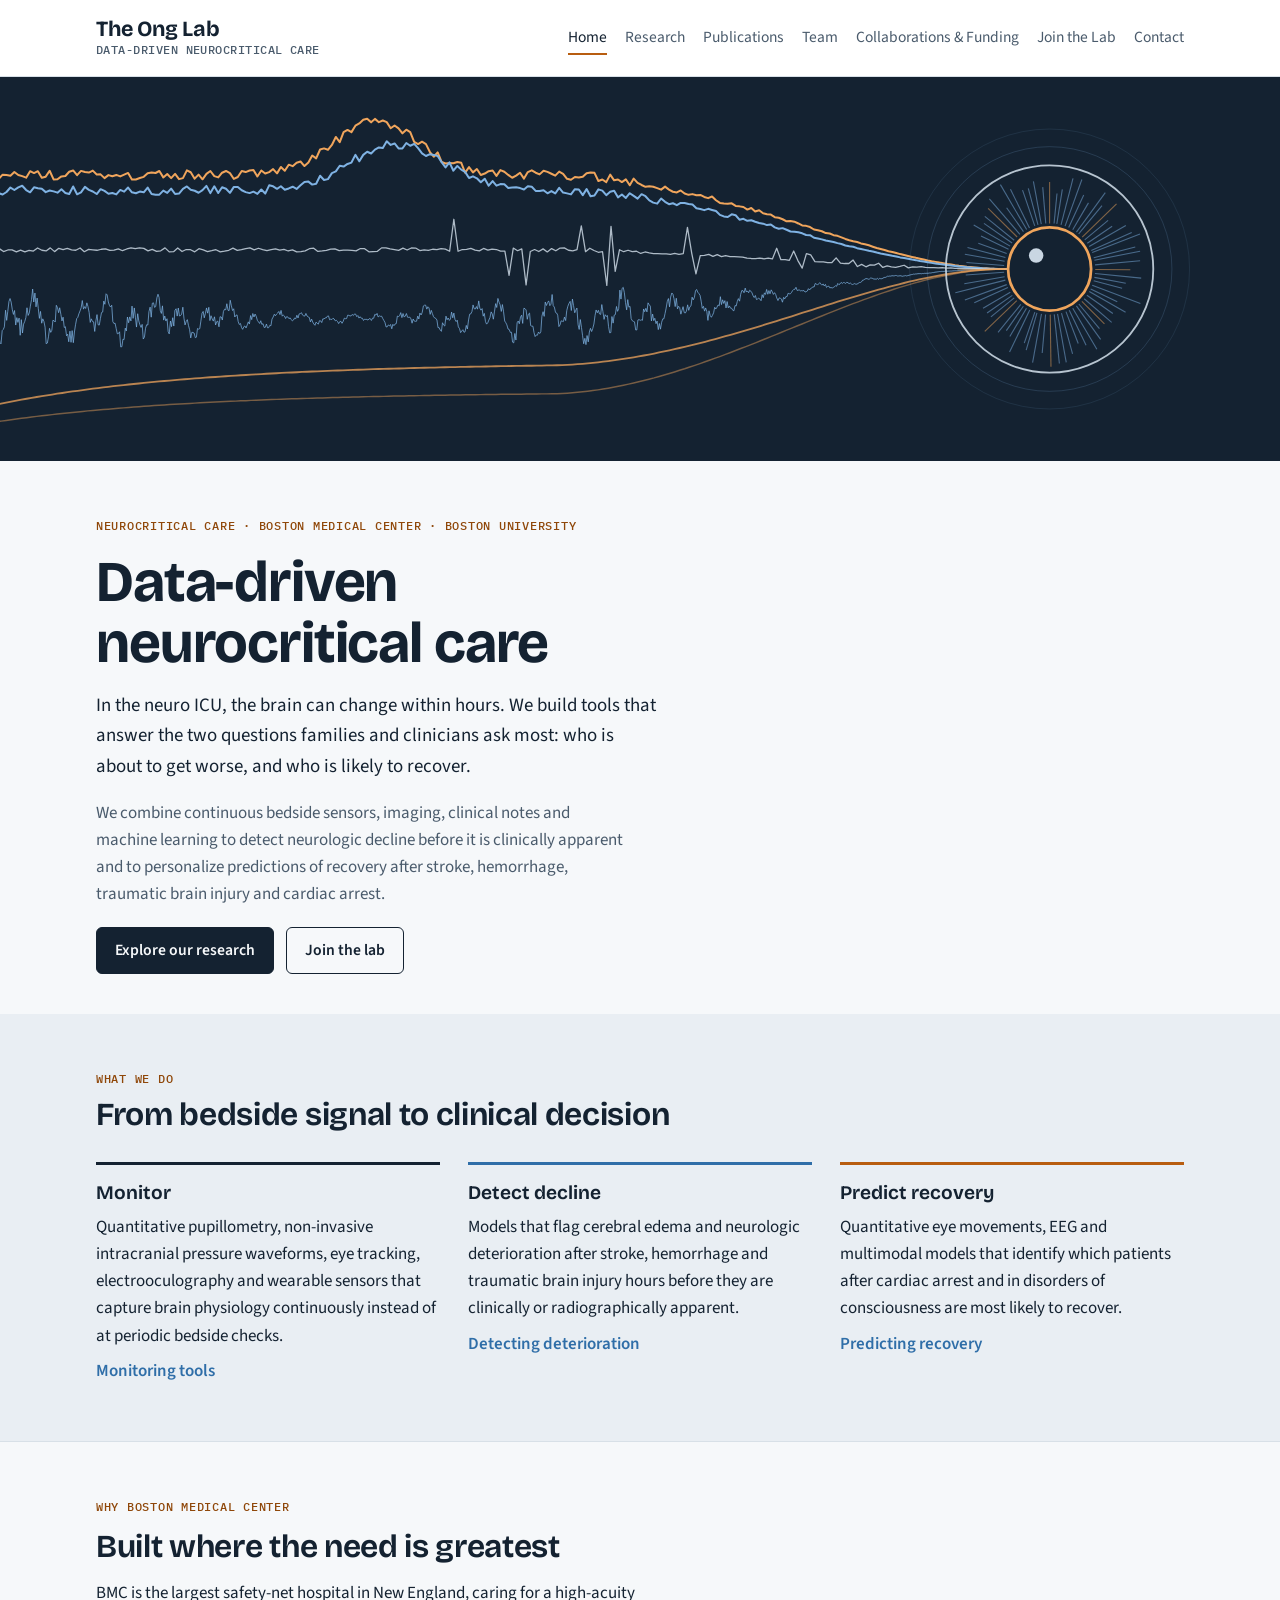
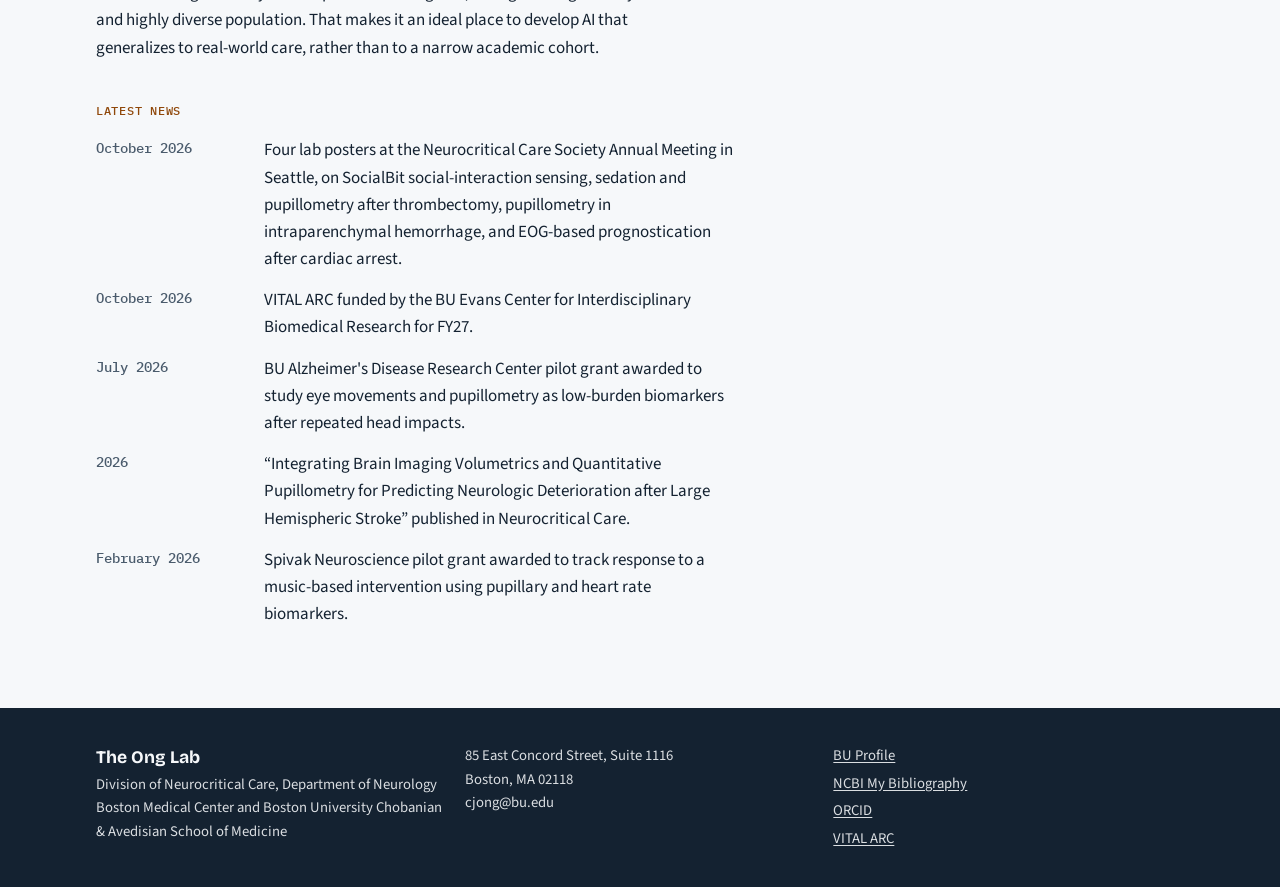
==== index.html @ 3afade2a "Add files via upload" ====
<!doctype html><html lang="en"><head><meta charset="utf-8"><meta name="viewport" content="width=device-width, initial-scale=1, viewport-fit=cover"><title>The Ong Lab</title><meta name="claude:viewport-fit-sides" content="cover"><meta name="description" content="The Ong Lab at Boston Medical Center and Boston University builds data-driven tools to detect neurologic decline and predict recovery in critically ill patients."><link rel="preconnect" href="https://fonts.googleapis.com"><link rel="preconnect" href="https://fonts.gstatic.com" crossorigin><link rel="stylesheet" href="https://fonts.googleapis.com/css2?family=Bricolage+Grotesque:opsz,wght@12..96,600;12..96,700&family=IBM+Plex+Mono:wght@500;600&family=Source+Sans+3:ital,wght@0,400;0,600;0,700;1,400&display=swap"><link rel="stylesheet" href="style.css"></head><body><header class="site-head"><div class="wrap">
<a class="brand" href="index.html"><b>The Ong Lab</b><span>Data-driven neurocritical care</span></a>
<nav class="nav" aria-label="Main"><a href="index.html" aria-current="page">Home</a><a href="research.html">Research</a><a href="publications.html">Publications</a><a href="team.html">Team</a><a href="collaborations.html">Collaborations &amp; Funding</a><a href="join.html">Join the Lab</a><a href="contact.html">Contact</a></nav></div></header>
<main>
<div class="banner"><svg xmlns="http://www.w3.org/2000/svg" viewBox="0 0 1400 420" role="img" aria-label="Abstract banner: bedside signals flowing together into a stylized pupil" preserveAspectRatio="xMaxYMid slice"><rect width="1400" height="420" fill="#142231"/><path d="M-10.0,106.6 L-5.7,107.7 L-1.4,111.4 L2.9,106.8 L7.1,107.2 L11.4,108.0 L15.7,103.9 L20.0,107.2 L24.3,108.4 L28.6,110.1 L32.9,103.0 L37.2,105.1 L41.4,103.0 L45.7,110.2 L50.0,109.0 L54.3,102.5 L58.6,112.0 L62.9,111.8 L67.2,108.7 L71.5,108.3 L75.7,103.6 L80.0,102.2 L84.3,107.4 L88.6,102.7 L92.9,104.0 L97.2,104.5 L101.5,102.4 L105.8,106.7 L110.0,106.5 L114.3,110.6 L118.6,107.3 L122.9,108.5 L127.2,107.1 L131.5,108.7 L135.8,106.7 L140.1,104.9 L144.3,112.1 L148.6,112.1 L152.9,110.5 L157.2,109.2 L161.5,105.2 L165.8,104.4 L170.1,105.0 L174.3,102.8 L178.6,109.8 L182.9,106.1 L187.2,110.6 L191.5,106.0 L195.8,111.7 L200.1,110.6 L204.4,102.1 L208.6,104.2 L212.9,111.2 L217.2,106.8 L221.5,111.9 L225.8,106.0 L230.1,102.8 L234.4,108.4 L238.7,109.8 L242.9,104.7 L247.2,102.8 L251.5,105.2 L255.8,111.5 L260.1,109.4 L264.4,102.8 L268.7,104.0 L273.0,102.3 L277.2,101.7 L281.5,108.8 L285.8,102.2 L290.1,105.6 L294.4,104.0 L298.7,100.7 L303.0,105.4 L307.2,98.4 L311.5,102.5 L315.8,95.9 L320.1,97.5 L324.4,93.7 L328.7,92.4 L333.0,97.4 L337.3,93.4 L341.5,85.9 L345.8,89.0 L350.1,79.3 L354.4,78.1 L358.7,79.6 L363.0,74.3 L367.3,65.6 L371.6,71.3 L375.8,60.4 L380.1,57.9 L384.4,60.3 L388.7,53.3 L393.0,50.8 L397.3,46.8 L401.6,45.6 L405.9,49.6 L410.1,45.8 L414.4,49.4 L418.7,47.6 L423.0,49.4 L427.3,56.0 L431.6,53.0 L435.9,56.2 L440.2,61.6 L444.4,57.6 L448.7,60.3 L453.0,71.0 L457.3,73.3 L461.6,70.8 L465.9,73.4 L470.2,82.1 L474.4,87.2 L478.7,82.5 L483.0,92.8 L487.3,94.6 L491.6,94.1 L495.9,94.3 L500.2,92.9 L504.5,93.9 L508.7,104.6 L513.0,98.6 L517.3,104.3 L521.6,100.7 L525.9,107.2 L530.2,105.6 L534.5,103.0 L538.8,102.3 L543.0,108.1 L547.3,101.8 L551.6,103.6 L555.9,107.1 L560.2,110.2 L564.5,107.9 L568.8,104.7 L573.1,111.1 L577.3,104.0 L581.6,102.1 L585.9,104.7 L590.2,106.5 L594.5,102.6 L598.8,103.8 L603.1,105.8 L607.3,107.9 L611.6,103.5 L615.9,105.9 L620.2,111.4 L624.5,112.4 L628.8,109.4 L633.1,110.0 L637.4,109.2 L641.6,105.2 L645.9,104.5 L650.2,104.8 L654.5,113.7 L658.8,112.1 L663.1,115.0 L667.4,106.8 L671.7,113.0 L675.9,112.1 L680.2,114.9 L684.5,111.9 L688.8,118.4 L693.1,111.1 L697.4,115.8 L701.7,118.1 L706.0,120.1 L710.2,119.5 L714.5,120.0 L718.8,121.5 L723.1,123.2 L727.4,119.9 L731.7,123.2 L736.0,125.5 L740.3,126.2 L744.5,124.1 L748.8,127.5 L753.1,128.9 L757.4,128.1 L761.7,129.4 L766.0,129.0 L770.3,131.2 L774.5,132.5 L778.8,130.7 L783.1,134.8 L787.4,137.7 L791.7,138.3 L796.0,138.6 L800.3,138.2 L804.6,141.0 L808.8,141.5 L813.1,142.2 L817.4,145.0 L821.7,143.3 L826.0,147.1 L830.3,145.8 L834.6,149.1 L838.9,150.0 L843.1,150.5 L847.4,153.3 L851.7,154.0 L856.0,155.6 L860.3,157.8 L864.6,157.4 L868.9,158.2 L873.2,160.2 L877.4,162.4 L881.7,162.8 L886.0,164.1 L890.3,166.8 L894.6,167.7 L898.9,168.7 L903.2,170.7 L907.5,171.2 L911.7,173.0 L916.0,173.7 L920.3,175.4 L924.6,177.1 L928.9,178.5 L933.2,179.7 L937.5,180.5 L941.7,182.0 L946.0,183.0 L950.3,184.1 L954.6,185.6 L958.9,187.0 L963.2,188.2 L967.5,189.3 L971.8,190.6 L976.0,191.4 L980.3,192.5 L984.6,193.7 L988.9,194.7 L993.2,195.7 L997.5,196.8 L1001.8,197.8 L1006.1,198.7 L1010.3,199.6 L1014.6,200.6 L1018.9,201.5 L1023.2,202.2 L1027.5,203.0 L1031.8,203.7 L1036.1,204.5 L1040.4,205.1 L1044.6,205.8 L1048.9,206.4 L1053.2,206.9 L1057.5,207.5 L1061.8,207.9 L1066.1,208.3 L1070.4,208.7 L1074.6,209.1 L1078.9,209.3 L1083.2,209.6 L1087.5,209.8 L1091.8,209.9 L1096.1,210.0 L1100.4,210.0" fill="none" stroke="#f0a55c" stroke-opacity="1.0" stroke-width="2.2" stroke-linejoin="round" stroke-linecap="round"/><path d="M-10.0,125.2 L-5.7,125.5 L-1.4,127.0 L2.9,128.5 L7.1,125.8 L11.4,120.9 L15.7,123.6 L20.0,120.7 L24.3,119.0 L28.6,123.6 L32.9,126.1 L37.2,120.7 L41.4,121.6 L45.7,122.3 L50.0,125.9 L54.3,124.1 L58.6,125.1 L62.9,126.5 L67.2,122.8 L71.5,126.8 L75.7,128.0 L80.0,119.7 L84.3,128.3 L88.6,126.1 L92.9,120.2 L97.2,123.4 L101.5,125.2 L105.8,128.0 L110.0,122.7 L114.3,124.6 L118.6,127.7 L122.9,126.9 L127.2,128.4 L131.5,123.5 L135.8,125.4 L140.1,120.9 L144.3,126.1 L148.6,127.1 L152.9,125.3 L157.2,126.1 L161.5,121.0 L165.8,127.9 L170.1,128.7 L174.3,128.7 L178.6,124.3 L182.9,126.8 L187.2,122.1 L191.5,128.0 L195.8,127.5 L200.1,122.4 L204.4,119.7 L208.6,123.3 L212.9,124.4 L217.2,126.6 L221.5,123.8 L225.8,119.1 L230.1,127.0 L234.4,119.5 L238.7,126.9 L242.9,120.6 L247.2,122.2 L251.5,126.7 L255.8,120.2 L260.1,120.2 L264.4,123.9 L268.7,125.9 L273.0,127.0 L277.2,125.4 L281.5,127.8 L285.8,123.1 L290.1,127.5 L294.4,118.5 L298.7,119.6 L303.0,122.3 L307.2,119.5 L311.5,123.4 L315.8,121.9 L320.1,120.0 L324.4,122.4 L328.7,118.5 L333.0,114.9 L337.3,114.4 L341.5,117.7 L345.8,116.7 L350.1,108.0 L354.4,112.6 L358.7,111.7 L363.0,105.1 L367.3,103.3 L371.6,97.1 L375.8,98.0 L380.1,95.1 L384.4,93.6 L388.7,85.2 L393.0,92.2 L397.3,85.2 L401.6,81.8 L405.9,83.7 L410.1,79.4 L414.4,77.0 L418.7,77.7 L423.0,70.3 L427.3,74.3 L431.6,72.7 L435.9,78.1 L440.2,78.1 L444.4,72.2 L448.7,75.2 L453.0,73.1 L457.3,77.8 L461.6,83.5 L465.9,86.4 L470.2,84.4 L474.4,85.2 L478.7,86.4 L483.0,93.2 L487.3,98.9 L491.6,93.4 L495.9,102.5 L500.2,97.3 L504.5,101.3 L508.7,103.8 L513.0,110.5 L517.3,108.7 L521.6,110.8 L525.9,115.1 L530.2,111.3 L534.5,118.9 L538.8,113.9 L543.0,118.8 L547.3,117.1 L551.6,117.3 L555.9,121.3 L560.2,120.9 L564.5,120.7 L568.8,121.5 L573.1,123.0 L577.3,119.5 L581.6,120.1 L585.9,124.6 L590.2,124.8 L594.5,123.8 L598.8,127.2 L603.1,124.8 L607.3,127.4 L611.6,121.2 L615.9,126.4 L620.2,127.3 L624.5,128.4 L628.8,122.7 L633.1,123.0 L637.4,129.2 L641.6,122.6 L645.9,130.5 L650.2,129.7 L654.5,122.9 L658.8,124.3 L663.1,129.3 L667.4,125.5 L671.7,124.5 L675.9,131.6 L680.2,128.5 L684.5,132.3 L688.8,127.1 L693.1,130.1 L697.4,133.1 L701.7,128.2 L706.0,130.4 L710.2,135.0 L714.5,137.4 L718.8,138.5 L723.1,132.9 L727.4,136.5 L731.7,139.1 L736.0,138.1 L740.3,140.2 L744.5,137.7 L748.8,137.8 L753.1,139.0 L757.4,139.5 L761.7,143.6 L766.0,144.3 L770.3,145.6 L774.5,144.2 L778.8,145.4 L783.1,146.5 L787.4,150.8 L791.7,152.5 L796.0,153.1 L800.3,150.2 L804.6,151.2 L808.8,156.1 L813.1,155.1 L817.4,157.3 L821.7,156.7 L826.0,158.3 L830.3,159.6 L834.6,160.4 L838.9,162.0 L843.1,161.3 L847.4,164.5 L851.7,166.0 L856.0,165.3 L860.3,167.1 L864.6,169.0 L868.9,169.2 L873.2,169.9 L877.4,171.0 L881.7,172.8 L886.0,173.0 L890.3,175.8 L894.6,176.7 L898.9,177.6 L903.2,178.9 L907.5,179.6 L911.7,180.4 L916.0,181.7 L920.3,182.7 L924.6,184.3 L928.9,185.1 L933.2,185.6 L937.5,187.2 L941.7,188.1 L946.0,189.1 L950.3,190.1 L954.6,190.8 L958.9,192.0 L963.2,193.0 L967.5,193.8 L971.8,194.7 L976.0,195.6 L980.3,196.3 L984.6,197.3 L988.9,197.9 L993.2,198.8 L997.5,199.7 L1001.8,200.3 L1006.1,201.2 L1010.3,201.9 L1014.6,202.6 L1018.9,203.3 L1023.2,204.0 L1027.5,204.6 L1031.8,205.1 L1036.1,205.7 L1040.4,206.2 L1044.6,206.7 L1048.9,207.2 L1053.2,207.6 L1057.5,208.0 L1061.8,208.4 L1066.1,208.7 L1070.4,209.0 L1074.6,209.3 L1078.9,209.5 L1083.2,209.7 L1087.5,209.8 L1091.8,209.9 L1096.1,210.0 L1100.4,210.0" fill="none" stroke="#7fb2e3" stroke-opacity="1.0" stroke-width="2.2" stroke-linejoin="round" stroke-linecap="round"/><path d="M-10.0,188.4 L-5.4,187.1 L-0.7,187.8 L3.9,190.9 L8.6,189.2 L13.2,189.0 L17.9,191.2 L22.5,189.3 L27.2,191.3 L31.8,189.6 L36.5,190.4 L41.1,187.0 L45.8,189.5 L50.4,190.2 L55.0,186.9 L59.7,191.0 L64.3,187.4 L69.0,188.9 L73.6,187.5 L78.3,189.0 L82.9,189.5 L87.6,187.0 L92.2,191.1 L96.9,188.6 L101.5,189.1 L106.1,189.5 L110.8,188.4 L115.4,188.0 L120.1,189.7 L124.7,189.3 L129.4,188.0 L134.0,190.0 L138.7,188.1 L143.3,186.8 L148.0,187.8 L152.6,186.9 L157.3,187.4 L161.9,190.2 L166.5,188.5 L171.2,190.8 L175.8,190.1 L180.5,186.9 L185.1,191.3 L189.8,191.1 L194.4,187.0 L199.1,190.9 L203.7,188.7 L208.4,188.9 L213.0,191.2 L217.6,187.8 L222.3,189.1 L226.9,191.0 L231.6,190.0 L236.2,188.9 L240.9,191.2 L245.5,190.5 L250.2,189.5 L254.8,187.2 L259.5,189.6 L264.1,188.8 L268.8,187.6 L273.4,186.9 L278.0,189.1 L282.7,187.3 L287.3,188.7 L292.0,189.8 L296.6,188.8 L301.3,187.9 L305.9,189.4 L310.6,188.6 L315.2,190.3 L319.9,189.1 L324.5,191.3 L329.2,191.1 L333.8,190.1 L338.4,187.8 L343.1,187.2 L347.7,190.8 L352.4,190.3 L357.0,189.6 L361.7,188.3 L366.3,187.9 L371.0,189.9 L375.6,189.3 L380.3,189.4 L384.9,189.6 L389.5,190.2 L394.2,187.6 L398.8,187.8 L403.5,191.2 L408.1,190.9 L412.8,190.7 L417.4,186.9 L422.1,187.0 L426.7,187.9 L431.4,188.7 L436.0,189.6 L440.7,187.2 L445.3,189.2 L449.9,187.0 L454.6,187.1 L459.2,189.8 L463.9,189.2 L468.5,189.6 L473.2,188.4 L477.8,188.9 L482.5,187.7 L487.1,188.3 L491.8,190.6 L496.4,155.6 L501.0,190.6 L505.7,188.7 L510.3,188.5 L515.0,187.4 L519.6,189.4 L524.3,190.2 L528.9,187.5 L533.6,189.4 L538.2,188.2 L542.9,188.7 L547.5,190.5 L552.2,190.5 L556.8,217.0 L561.4,187.1 L566.1,190.0 L570.7,188.0 L575.4,227.3 L580.0,190.9 L584.7,188.7 L589.3,190.9 L594.0,188.0 L598.6,191.3 L603.3,187.7 L607.9,190.1 L612.6,187.1 L617.2,186.9 L621.8,189.5 L626.5,190.2 L631.1,188.7 L635.8,162.8 L640.4,191.1 L645.1,187.3 L649.7,189.8 L654.4,191.7 L659.0,191.1 L663.7,228.0 L668.3,163.3 L672.9,212.7 L677.6,188.9 L682.2,191.1 L686.9,189.5 L691.5,190.9 L696.2,190.6 L700.8,193.0 L705.5,191.4 L710.1,192.4 L714.8,193.3 L719.4,193.1 L724.1,193.4 L728.7,193.5 L733.3,194.1 L738.0,193.0 L742.6,194.1 L747.3,193.1 L751.9,164.4 L756.6,192.9 L761.2,215.3 L765.9,195.4 L770.5,195.2 L775.2,194.0 L779.8,196.2 L784.5,194.3 L789.1,196.4 L793.7,195.3 L798.4,196.4 L803.0,196.5 L807.7,196.7 L812.3,196.9 L817.0,198.2 L821.6,198.5 L826.3,198.6 L830.9,198.1 L835.6,198.8 L840.2,198.2 L844.8,199.0 L849.5,187.3 L854.1,199.8 L858.8,199.7 L863.4,200.5 L868.1,190.3 L872.7,200.8 L877.4,209.1 L882.0,193.2 L886.7,194.6 L891.3,201.9 L896.0,202.1 L900.6,202.2 L905.2,203.1 L909.9,202.9 L914.5,197.8 L919.2,203.5 L923.8,204.0 L928.5,204.0 L933.1,200.2 L937.8,207.3 L942.4,205.0 L947.1,207.6 L951.7,205.5 L956.3,205.8 L961.0,203.7 L965.6,208.3 L970.3,206.5 L974.9,207.7 L979.6,208.1 L984.2,207.1 L988.9,205.9 L993.5,208.8 L998.2,207.8 L1002.8,207.9 L1007.5,207.5 L1012.1,208.3 L1016.7,208.4 L1021.4,208.6 L1026.0,208.7 L1030.7,208.6 L1035.3,209.0 L1040.0,208.8 L1044.6,209.3 L1049.3,209.2 L1053.9,209.5 L1058.6,209.7 L1063.2,209.6 L1067.9,209.7 L1072.5,209.9 L1077.1,209.9 L1081.8,209.9 L1086.4,210.0 L1091.1,210.0 L1095.7,210.0 L1100.4,210.0" fill="none" stroke="#c9d6e2" stroke-opacity="0.85" stroke-width="1.4" stroke-linejoin="round" stroke-linecap="round"/><path d="M-10.0,276.1 L-8.8,271.8 L-7.5,288.9 L-6.3,295.4 L-5.1,290.7 L-3.8,287.9 L-2.6,290.7 L-1.4,281.6 L-0.1,290.4 L1.1,291.9 L2.4,277.4 L3.6,276.1 L4.8,273.3 L6.1,255.1 L7.3,266.2 L8.5,256.4 L9.8,245.5 L11.0,242.3 L12.2,246.2 L13.5,254.6 L14.7,259.7 L15.9,255.4 L17.2,271.3 L18.4,263.2 L19.6,268.4 L20.9,263.7 L22.1,282.5 L23.3,265.4 L24.6,280.0 L25.8,270.3 L27.1,267.3 L28.3,263.1 L29.5,252.4 L30.8,260.8 L32.0,258.1 L33.2,250.6 L34.5,243.4 L35.7,231.9 L36.9,246.1 L38.2,236.3 L39.4,251.4 L40.6,241.8 L41.9,253.3 L43.1,264.0 L44.3,256.4 L45.6,269.3 L46.8,264.5 L48.1,267.6 L49.3,273.6 L50.5,291.7 L51.8,291.0 L53.0,284.2 L54.2,274.9 L55.5,279.3 L56.7,277.0 L57.9,266.0 L59.2,266.7 L60.4,268.0 L61.6,249.7 L62.9,252.3 L64.1,257.8 L65.3,252.4 L66.6,259.7 L67.8,266.8 L69.0,262.7 L70.3,274.0 L71.5,273.1 L72.8,283.1 L74.0,281.3 L75.2,289.6 L76.5,278.0 L77.7,290.2 L78.9,277.4 L80.2,290.6 L81.4,278.9 L82.6,271.0 L83.9,264.2 L85.1,262.9 L86.3,259.0 L87.6,255.8 L88.8,252.2 L90.0,244.5 L91.3,253.9 L92.5,251.2 L93.7,253.2 L95.0,247.0 L96.2,251.0 L97.5,257.6 L98.7,268.4 L99.9,264.5 L101.2,267.5 L102.4,267.8 L103.6,278.3 L104.9,266.5 L106.1,259.9 L107.3,271.0 L108.6,271.3 L109.8,264.3 L111.0,257.7 L112.3,257.1 L113.5,245.1 L114.7,248.6 L116.0,237.1 L117.2,238.3 L118.5,246.1 L119.7,249.9 L120.9,251.6 L122.2,249.6 L123.4,267.5 L124.6,269.6 L125.9,269.3 L127.1,275.3 L128.3,280.9 L129.6,280.5 L130.8,278.7 L132.0,295.2 L133.3,295.0 L134.5,286.7 L135.7,287.2 L137.0,274.7 L138.2,277.8 L139.4,262.5 L140.7,268.8 L141.9,262.4 L143.2,266.8 L144.4,250.6 L145.6,264.0 L146.9,252.6 L148.1,262.7 L149.3,273.5 L150.6,258.9 L151.8,266.8 L153.0,271.0 L154.3,273.9 L155.5,270.6 L156.7,286.6 L158.0,284.4 L159.2,274.8 L160.4,271.0 L161.7,271.3 L162.9,256.8 L164.2,251.7 L165.4,262.7 L166.6,247.4 L167.9,247.0 L169.1,252.0 L170.3,251.1 L171.6,241.5 L172.8,237.6 L174.0,241.2 L175.3,255.3 L176.5,258.6 L177.7,250.3 L179.0,265.9 L180.2,261.4 L181.4,266.9 L182.7,264.4 L183.9,278.4 L185.1,281.0 L186.4,266.9 L187.6,273.0 L188.9,263.3 L190.1,272.4 L191.3,255.4 L192.6,253.5 L193.8,261.5 L195.0,252.7 L196.3,261.4 L197.5,260.9 L198.7,259.3 L200.0,251.8 L201.2,263.8 L202.4,271.2 L203.7,267.2 L204.9,265.4 L206.1,271.6 L207.4,276.4 L208.6,285.4 L209.9,279.1 L211.1,279.5 L212.3,280.0 L213.6,285.1 L214.8,284.6 L216.0,275.1 L217.3,275.8 L218.5,275.2 L219.7,267.0 L221.0,258.2 L222.2,256.4 L223.4,263.4 L224.7,258.4 L225.9,252.6 L227.1,258.3 L228.4,251.9 L229.6,266.4 L230.8,261.1 L232.1,264.7 L233.3,267.0 L234.6,262.3 L235.8,271.2 L237.0,267.6 L238.3,267.0 L239.5,273.2 L240.7,262.2 L242.0,262.5 L243.2,265.8 L244.4,256.4 L245.7,253.9 L246.9,254.6 L248.1,248.0 L249.4,255.2 L250.6,255.5 L251.8,244.2 L253.1,250.3 L254.3,255.4 L255.6,253.5 L256.8,262.5 L258.0,260.7 L259.3,260.2 L260.5,267.3 L261.7,270.7 L263.0,269.6 L264.2,274.1 L265.4,276.0 L266.7,273.1 L267.9,272.3 L269.1,274.5 L270.4,271.2 L271.6,267.8 L272.8,270.2 L274.1,260.9 L275.3,265.4 L276.5,258.7 L277.8,262.5 L279.0,259.3 L280.3,261.9 L281.5,266.2 L282.7,267.8 L284.0,269.6 L285.2,266.6 L286.4,270.6 L287.7,269.8 L288.9,273.9 L290.1,273.9 L291.4,270.2 L292.6,274.3 L293.8,274.2 L295.1,271.6 L296.3,272.1 L297.5,264.8 L298.8,262.5 L300.0,259.5 L301.2,261.2 L302.5,259.3 L303.7,258.2 L305.0,256.4 L306.2,259.9 L307.4,255.3 L308.7,261.6 L309.9,260.3 L311.1,261.4 L312.4,264.2 L313.6,262.0 L314.8,262.5 L316.1,264.4 L317.3,263.4 L318.5,265.2 L319.8,266.8 L321.0,265.8 L322.2,263.6 L323.5,264.4 L324.7,260.6 L326.0,263.6 L327.2,259.1 L328.4,258.8 L329.7,257.8 L330.9,260.4 L332.1,261.2 L333.4,261.5 L334.6,258.6 L335.8,261.4 L337.1,262.4 L338.3,263.0 L339.5,267.9 L340.8,264.8 L342.0,268.0 L343.2,270.1 L344.5,271.6 L345.7,268.1 L346.9,269.4 L348.2,270.3 L349.4,266.6 L350.7,266.7 L351.9,268.6 L353.1,264.5 L354.4,264.7 L355.6,263.5 L356.8,263.5 L358.1,261.6 L359.3,261.3 L360.5,265.5 L361.8,264.8 L363.0,265.3 L364.2,263.9 L365.5,264.7 L366.7,266.7 L367.9,266.1 L369.2,267.5 L370.4,269.7 L371.7,267.5 L372.9,267.2 L374.1,269.4 L375.4,267.1 L376.6,263.8 L377.8,264.3 L379.1,264.2 L380.3,260.5 L381.5,260.7 L382.8,261.3 L384.0,261.3 L385.2,259.7 L386.5,260.9 L387.7,259.2 L388.9,259.3 L390.2,262.1 L391.4,260.9 L392.6,263.7 L393.9,262.2 L395.1,263.8 L396.4,263.9 L397.6,266.3 L398.8,264.9 L400.1,265.2 L401.3,265.1 L402.5,265.9 L403.8,264.4 L405.0,264.3 L406.2,266.3 L407.5,263.7 L408.7,263.9 L409.9,259.7 L411.2,260.4 L412.4,258.6 L413.6,262.5 L414.9,261.3 L416.1,261.8 L417.4,261.6 L418.6,264.1 L419.8,266.2 L421.1,268.6 L422.3,273.4 L423.5,273.2 L424.8,271.2 L426.0,272.2 L427.2,270.7 L428.5,275.4 L429.7,270.5 L430.9,272.0 L432.2,270.1 L433.4,269.7 L434.6,261.5 L435.9,262.0 L437.1,261.1 L438.3,257.7 L439.6,263.2 L440.8,258.7 L442.1,262.6 L443.3,261.4 L444.5,258.7 L445.8,262.8 L447.0,262.9 L448.2,262.6 L449.5,264.6 L450.7,269.3 L451.9,264.7 L453.2,267.0 L454.4,267.3 L455.6,267.1 L456.9,261.5 L458.1,264.7 L459.3,258.2 L460.6,260.3 L461.8,257.5 L463.1,250.4 L464.3,249.6 L465.5,249.5 L466.8,253.9 L468.0,251.3 L469.2,252.5 L470.5,259.6 L471.7,255.2 L472.9,258.7 L474.2,262.2 L475.4,263.5 L476.6,264.0 L477.9,265.8 L479.1,274.2 L480.3,274.1 L481.6,277.0 L482.8,278.2 L484.0,268.8 L485.3,271.4 L486.5,272.4 L487.8,261.6 L489.0,265.5 L490.2,263.6 L491.5,266.2 L492.7,264.8 L493.9,257.1 L495.2,263.4 L496.4,258.2 L497.6,265.1 L498.9,267.5 L500.1,266.0 L501.3,273.3 L502.6,275.2 L503.8,279.6 L505.0,277.8 L506.3,276.4 L507.5,279.2 L508.7,278.6 L510.0,271.7 L511.2,275.6 L512.5,265.7 L513.7,259.4 L514.9,259.1 L516.2,256.5 L517.4,249.3 L518.6,253.4 L519.9,253.8 L521.1,251.1 L522.3,253.9 L523.6,244.9 L524.8,252.8 L526.0,255.0 L527.3,253.3 L528.5,261.6 L529.7,258.6 L531.0,267.6 L532.2,270.3 L533.5,268.8 L534.7,265.8 L535.9,263.1 L537.2,256.9 L538.4,259.2 L539.6,264.9 L540.9,256.1 L542.1,247.9 L543.3,252.1 L544.6,242.2 L545.8,246.2 L547.0,249.1 L548.3,256.4 L549.5,248.9 L550.7,256.2 L552.0,266.9 L553.2,268.7 L554.4,271.1 L555.7,275.7 L556.9,276.1 L558.2,279.4 L559.4,279.2 L560.6,290.0 L561.9,290.8 L563.1,280.5 L564.3,287.7 L565.6,268.8 L566.8,266.9 L568.0,269.9 L569.3,262.6 L570.5,260.5 L571.7,269.5 L573.0,252.9 L574.2,253.4 L575.4,254.8 L576.7,265.0 L577.9,259.4 L579.2,258.2 L580.4,271.9 L581.6,272.5 L582.9,272.6 L584.1,279.6 L585.3,283.9 L586.6,282.1 L587.8,282.4 L589.0,278.9 L590.3,280.6 L591.5,278.8 L592.7,261.7 L594.0,256.7 L595.2,261.8 L596.4,246.1 L597.7,249.9 L598.9,246.7 L600.1,244.9 L601.4,250.1 L602.6,248.5 L603.9,237.9 L605.1,250.2 L606.3,251.6 L607.6,257.5 L608.8,258.1 L610.0,260.5 L611.3,273.0 L612.5,271.2 L613.7,266.7 L615.0,267.1 L616.2,267.5 L617.4,262.6 L618.7,266.4 L619.9,255.4 L621.1,250.7 L622.4,247.5 L623.6,245.4 L624.9,255.4 L626.1,242.9 L627.3,250.0 L628.6,257.9 L629.8,255.0 L631.0,252.7 L632.3,271.0 L633.5,276.1 L634.7,265.3 L636.0,274.0 L637.2,283.0 L638.4,291.8 L639.7,285.8 L640.9,292.7 L642.1,282.8 L643.4,289.7 L644.6,278.9 L645.8,274.9 L647.1,278.4 L648.3,275.1 L649.6,270.2 L650.8,261.0 L652.0,254.8 L653.3,257.9 L654.5,255.2 L655.7,259.1 L657.0,259.7 L658.2,248.9 L659.4,256.4 L660.7,265.1 L661.9,260.0 L663.1,261.9 L664.4,260.9 L665.6,273.0 L666.8,279.8 L668.1,279.5 L669.3,262.0 L670.6,269.2 L671.8,260.4 L673.0,259.9 L674.3,251.0 L675.5,256.3 L676.7,253.3 L678.0,233.1 L679.2,242.9 L680.4,231.2 L681.7,230.1 L682.9,236.0 L684.1,246.5 L685.4,254.7 L686.6,243.5 L687.8,251.7 L689.1,250.9 L690.3,264.1 L691.5,266.5 L692.8,267.3 L694.0,267.8 L695.3,276.7 L696.5,276.7 L697.7,265.8 L699.0,265.3 L700.2,266.2 L701.4,265.6 L702.7,266.1 L703.9,253.7 L705.1,256.7 L706.4,253.0 L707.6,256.9 L708.8,247.0 L710.1,249.2 L711.3,250.6 L712.5,266.8 L713.8,259.3 L715.0,266.5 L716.2,263.9 L717.5,269.8 L718.7,266.9 L720.0,276.3 L721.2,269.6 L722.4,275.8 L723.7,268.2 L724.9,264.5 L726.1,264.5 L727.4,258.7 L728.6,252.8 L729.8,245.7 L731.1,242.3 L732.3,251.4 L733.5,240.7 L734.8,236.2 L736.0,237.5 L737.2,242.5 L738.5,251.1 L739.7,242.0 L741.0,253.6 L742.2,250.8 L743.4,252.1 L744.7,259.4 L745.9,255.2 L747.1,251.2 L748.4,257.7 L749.6,258.1 L750.8,256.0 L752.1,249.2 L753.3,255.2 L754.5,251.4 L755.8,250.3 L757.0,240.8 L758.2,243.8 L759.5,241.1 L760.7,233.9 L761.9,232.4 L763.2,235.4 L764.4,236.8 L765.7,238.8 L766.9,245.2 L768.1,253.0 L769.4,250.8 L770.6,256.1 L771.8,252.6 L773.1,256.6 L774.3,266.2 L775.5,255.7 L776.8,260.9 L778.0,262.8 L779.2,260.8 L780.5,257.9 L781.7,251.9 L782.9,253.8 L784.2,251.8 L785.4,249.3 L786.7,250.2 L787.9,240.3 L789.1,248.9 L790.4,243.7 L791.6,247.7 L792.8,244.6 L794.1,252.6 L795.3,245.6 L796.5,252.5 L797.8,250.4 L799.0,252.8 L800.2,252.9 L801.5,255.2 L802.7,255.7 L803.9,250.0 L805.2,250.5 L806.4,245.6 L807.6,242.4 L808.9,245.2 L810.1,237.7 L811.4,233.5 L812.6,233.8 L813.8,236.0 L815.1,230.9 L816.3,235.2 L817.5,234.0 L818.8,236.0 L820.0,233.2 L821.2,234.2 L822.5,236.1 L823.7,239.3 L824.9,241.2 L826.2,239.0 L827.4,243.4 L828.6,242.8 L829.9,241.9 L831.1,242.8 L832.4,244.7 L833.6,238.1 L834.8,241.4 L836.1,236.1 L837.3,237.8 L838.5,232.4 L839.8,237.6 L841.0,233.6 L842.2,237.1 L843.5,232.8 L844.7,234.9 L845.9,237.8 L847.2,235.9 L848.4,237.9 L849.6,241.7 L850.9,244.5 L852.1,241.8 L853.3,241.6 L854.6,242.9 L855.8,246.3 L857.1,241.0 L858.3,242.8 L859.5,240.2 L860.8,240.3 L862.0,236.5 L863.2,237.1 L864.5,237.1 L865.7,235.7 L866.9,233.6 L868.2,232.3 L869.4,232.2 L870.6,230.0 L871.9,233.5 L873.1,233.2 L874.3,232.7 L875.6,234.2 L876.8,233.6 L878.1,233.9 L879.3,233.5 L880.5,235.2 L881.8,234.8 L883.0,234.1 L884.2,231.5 L885.5,233.0 L886.7,231.2 L887.9,230.6 L889.2,229.5 L890.4,229.7 L891.6,225.9 L892.9,226.3 L894.1,227.6 L895.3,226.4 L896.6,224.9 L897.8,226.5 L899.0,227.7 L900.3,226.3 L901.5,228.5 L902.8,226.8 L904.0,230.1 L905.2,229.1 L906.5,228.7 L907.7,230.7 L908.9,230.2 L910.2,230.8 L911.4,230.2 L912.6,229.6 L913.9,228.2 L915.1,228.9 L916.3,225.8 L917.6,227.2 L918.8,226.3 L920.0,224.7 L921.3,225.8 L922.5,224.8 L923.7,225.0 L925.0,225.8 L926.2,224.5 L927.5,225.0 L928.7,226.1 L929.9,225.2 L931.2,226.4 L932.4,227.0 L933.6,226.5 L934.9,225.9 L936.1,226.7 L937.3,226.5 L938.6,225.8 L939.8,224.8 L941.0,224.8 L942.3,224.0 L943.5,222.2 L944.7,222.0 L946.0,221.0 L947.2,220.5 L948.5,220.6 L949.7,221.2 L950.9,221.0 L952.2,219.9 L953.4,220.0 L954.6,220.4 L955.9,221.1 L957.1,220.9 L958.3,221.3 L959.6,220.2 L960.8,221.3 L962.0,220.3 L963.3,220.6 L964.5,220.6 L965.7,220.1 L967.0,219.2 L968.2,219.3 L969.4,218.7 L970.7,217.9 L971.9,218.0 L973.2,217.7 L974.4,217.8 L975.6,217.3 L976.9,217.5 L978.1,217.5 L979.3,217.1 L980.6,217.2 L981.8,217.7 L983.0,217.6 L984.3,217.4 L985.5,217.4 L986.7,218.0 L988.0,217.7 L989.2,217.5 L990.4,217.2 L991.7,217.6 L992.9,217.2 L994.2,216.9 L995.4,216.5 L996.6,216.2 L997.9,216.0 L999.1,215.6 L1000.3,215.7 L1001.6,215.4 L1002.8,215.4 L1004.0,215.1 L1005.3,215.1 L1006.5,215.0 L1007.7,215.2 L1009.0,214.9 L1010.2,215.0 L1011.4,214.7 L1012.7,214.8 L1013.9,214.6 L1015.1,214.7 L1016.4,214.4 L1017.6,214.4 L1018.9,214.2 L1020.1,213.9 L1021.3,213.9 L1022.6,213.5 L1023.8,213.4 L1025.0,213.2 L1026.3,213.0 L1027.5,212.8 L1028.7,212.8 L1030.0,212.6 L1031.2,212.6 L1032.4,212.6 L1033.7,212.4 L1034.9,212.5 L1036.1,212.4 L1037.4,212.3 L1038.6,212.3 L1039.9,212.2 L1041.1,212.2 L1042.3,212.0 L1043.6,212.0 L1044.8,211.9 L1046.0,211.9 L1047.3,211.8 L1048.5,211.6 L1049.7,211.5 L1051.0,211.4 L1052.2,211.4 L1053.4,211.3 L1054.7,211.2 L1055.9,211.1 L1057.1,211.1 L1058.4,211.1 L1059.6,211.0 L1060.8,211.0 L1062.1,210.9 L1063.3,210.8 L1064.6,210.8 L1065.8,210.8 L1067.0,210.7 L1068.3,210.7 L1069.5,210.6 L1070.7,210.6 L1072.0,210.5 L1073.2,210.5 L1074.4,210.5 L1075.7,210.4 L1076.9,210.4 L1078.1,210.3 L1079.4,210.3 L1080.6,210.2 L1081.8,210.2 L1083.1,210.2 L1084.3,210.2 L1085.6,210.1 L1086.8,210.1 L1088.0,210.1 L1089.3,210.1 L1090.5,210.1 L1091.7,210.0 L1093.0,210.0 L1094.2,210.0 L1095.4,210.0 L1096.7,210.0 L1097.9,210.0 L1099.1,210.0 L1100.4,210.0" fill="none" stroke="#7fb2e3" stroke-opacity="0.8" stroke-width="1.0" stroke-linejoin="round" stroke-linecap="round"/><path d="M-10.0,359.5 L-4.4,358.4 L1.2,357.2 L6.7,356.1 L12.3,355.0 L17.9,354.0 L23.5,352.9 L29.1,351.9 L34.6,351.0 L40.2,350.0 L45.8,349.1 L51.4,348.2 L57.0,347.3 L62.5,346.4 L68.1,345.6 L73.7,344.7 L79.3,343.9 L84.9,343.2 L90.4,342.4 L96.0,341.7 L101.6,340.9 L107.2,340.2 L112.8,339.5 L118.3,338.9 L123.9,338.2 L129.5,337.6 L135.1,337.0 L140.7,336.3 L146.2,335.8 L151.8,335.2 L157.4,334.6 L163.0,334.1 L168.6,333.5 L174.1,333.0 L179.7,332.5 L185.3,332.0 L190.9,331.5 L196.5,331.0 L202.0,330.6 L207.6,330.1 L213.2,329.7 L218.8,329.3 L224.3,328.9 L229.9,328.4 L235.5,328.1 L241.1,327.7 L246.7,327.3 L252.2,326.9 L257.8,326.6 L263.4,326.2 L269.0,325.9 L274.6,325.5 L280.1,325.2 L285.7,324.9 L291.3,324.6 L296.9,324.3 L302.5,324.0 L308.0,323.7 L313.6,323.4 L319.2,323.2 L324.8,322.9 L330.4,322.6 L335.9,322.4 L341.5,322.1 L347.1,321.9 L352.7,321.7 L358.3,321.4 L363.8,321.2 L369.4,321.0 L375.0,320.8 L380.6,320.6 L386.2,320.4 L391.7,320.2 L397.3,320.0 L402.9,319.8 L408.5,319.6 L414.1,319.4 L419.6,319.3 L425.2,319.1 L430.8,318.9 L436.4,318.8 L442.0,318.6 L447.5,318.5 L453.1,318.3 L458.7,318.2 L464.3,318.0 L469.9,317.9 L475.4,317.8 L481.0,317.6 L486.6,317.5 L492.2,317.4 L497.8,317.3 L503.3,317.1 L508.9,317.0 L514.5,316.9 L520.1,316.8 L525.7,316.7 L531.2,316.6 L536.8,316.5 L542.4,316.4 L548.0,316.3 L553.6,316.2 L559.1,316.1 L564.7,316.0 L570.3,315.9 L575.9,315.8 L581.5,315.8 L587.0,315.7 L592.6,315.6 L598.2,315.5 L603.8,315.4 L609.4,315.3 L614.9,315.1 L620.5,314.8 L626.1,314.5 L631.7,314.1 L637.3,313.7 L642.8,313.2 L648.4,312.7 L654.0,312.1 L659.6,311.4 L665.2,310.7 L670.7,310.0 L676.3,309.2 L681.9,308.4 L687.5,307.5 L693.0,306.6 L698.6,305.6 L704.2,304.6 L709.8,303.6 L715.4,302.5 L720.9,301.3 L726.5,300.2 L732.1,299.0 L737.7,297.7 L743.3,296.4 L748.8,295.1 L754.4,293.8 L760.0,292.4 L765.6,291.0 L771.2,289.6 L776.7,288.1 L782.3,286.6 L787.9,285.1 L793.5,283.5 L799.1,282.0 L804.6,280.4 L810.2,278.7 L815.8,277.1 L821.4,275.4 L827.0,273.8 L832.5,272.1 L838.1,270.4 L843.7,268.6 L849.3,266.9 L854.9,265.2 L860.4,263.4 L866.0,261.7 L871.6,259.9 L877.2,258.1 L882.8,256.4 L888.3,254.6 L893.9,252.8 L899.5,251.1 L905.1,249.3 L910.7,247.6 L916.2,245.8 L921.8,244.1 L927.4,242.4 L933.0,240.7 L938.6,239.1 L944.1,237.4 L949.7,235.8 L955.3,234.2 L960.9,232.6 L966.5,231.1 L972.0,229.6 L977.6,228.1 L983.2,226.7 L988.8,225.3 L994.4,223.9 L999.9,222.6 L1005.5,221.4 L1011.1,220.2 L1016.7,219.1 L1022.3,218.0 L1027.8,216.9 L1033.4,216.0 L1039.0,215.1 L1044.6,214.2 L1050.2,213.4 L1055.7,212.7 L1061.3,212.1 L1066.9,211.6 L1072.5,211.1 L1078.1,210.7 L1083.6,210.4 L1089.2,210.2 L1094.8,210.0 L1100.4,210.0" fill="none" stroke="#f0a55c" stroke-opacity="0.75" stroke-width="2.0" stroke-linejoin="round" stroke-linecap="round"/><path d="M-10.0,378.0 L-4.4,377.2 L1.2,376.4 L6.7,375.6 L12.3,374.8 L17.9,374.0 L23.5,373.3 L29.1,372.6 L34.6,371.9 L40.2,371.2 L45.8,370.5 L51.4,369.9 L57.0,369.3 L62.5,368.6 L68.1,368.0 L73.7,367.4 L79.3,366.9 L84.9,366.3 L90.4,365.8 L96.0,365.2 L101.6,364.7 L107.2,364.2 L112.8,363.7 L118.3,363.3 L123.9,362.8 L129.5,362.3 L135.1,361.9 L140.7,361.4 L146.2,361.0 L151.8,360.6 L157.4,360.2 L163.0,359.8 L168.6,359.4 L174.1,359.1 L179.7,358.7 L185.3,358.3 L190.9,358.0 L196.5,357.7 L202.0,357.3 L207.6,357.0 L213.2,356.7 L218.8,356.4 L224.3,356.1 L229.9,355.8 L235.5,355.5 L241.1,355.2 L246.7,355.0 L252.2,354.7 L257.8,354.5 L263.4,354.2 L269.0,354.0 L274.6,353.7 L280.1,353.5 L285.7,353.3 L291.3,353.1 L296.9,352.8 L302.5,352.6 L308.0,352.4 L313.6,352.2 L319.2,352.0 L324.8,351.8 L330.4,351.7 L335.9,351.5 L341.5,351.3 L347.1,351.1 L352.7,351.0 L358.3,350.8 L363.8,350.6 L369.4,350.5 L375.0,350.3 L380.6,350.2 L386.2,350.0 L391.7,349.9 L397.3,349.8 L402.9,349.6 L408.5,349.5 L414.1,349.4 L419.6,349.3 L425.2,349.1 L430.8,349.0 L436.4,348.9 L442.0,348.8 L447.5,348.7 L453.1,348.6 L458.7,348.5 L464.3,348.4 L469.9,348.3 L475.4,348.2 L481.0,348.1 L486.6,348.0 L492.2,347.9 L497.8,347.8 L503.3,347.7 L508.9,347.6 L514.5,347.6 L520.1,347.5 L525.7,347.4 L531.2,347.3 L536.8,347.3 L542.4,347.2 L548.0,347.1 L553.6,347.1 L559.1,347.0 L564.7,346.9 L570.3,346.9 L575.9,346.8 L581.5,346.7 L587.0,346.7 L592.6,346.6 L598.2,346.6 L603.8,346.5 L609.4,346.4 L614.9,346.1 L620.5,345.8 L626.1,345.4 L631.7,344.9 L637.3,344.3 L642.8,343.7 L648.4,343.0 L654.0,342.2 L659.6,341.3 L665.2,340.4 L670.7,339.4 L676.3,338.3 L681.9,337.1 L687.5,335.9 L693.0,334.7 L698.6,333.4 L704.2,332.0 L709.8,330.5 L715.4,329.1 L720.9,327.5 L726.5,325.9 L732.1,324.3 L737.7,322.6 L743.3,320.8 L748.8,319.1 L754.4,317.2 L760.0,315.4 L765.6,313.5 L771.2,311.5 L776.7,309.5 L782.3,307.5 L787.9,305.5 L793.5,303.4 L799.1,301.3 L804.6,299.2 L810.2,297.0 L815.8,294.9 L821.4,292.7 L827.0,290.5 L832.5,288.2 L838.1,286.0 L843.7,283.7 L849.3,281.5 L854.9,279.2 L860.4,276.9 L866.0,274.7 L871.6,272.4 L877.2,270.1 L882.8,267.8 L888.3,265.6 L893.9,263.3 L899.5,261.1 L905.1,258.8 L910.7,256.6 L916.2,254.4 L921.8,252.2 L927.4,250.1 L933.0,247.9 L938.6,245.9 L944.1,243.8 L949.7,241.8 L955.3,239.8 L960.9,237.8 L966.5,235.9 L972.0,234.0 L977.6,232.2 L983.2,230.4 L988.8,228.7 L994.4,227.1 L999.9,225.5 L1005.5,223.9 L1011.1,222.4 L1016.7,221.0 L1022.3,219.7 L1027.8,218.4 L1033.4,217.3 L1039.0,216.2 L1044.6,215.1 L1050.2,214.2 L1055.7,213.3 L1061.3,212.6 L1066.9,211.9 L1072.5,211.3 L1078.1,210.9 L1083.6,210.5 L1089.2,210.2 L1094.8,210.1 L1100.4,210.0" fill="none" stroke="#f0a55c" stroke-opacity="0.45" stroke-width="1.6" stroke-linejoin="round" stroke-linecap="round"/><circle cx="1148.0" cy="210.0" r="153.1" fill="none" stroke="#7fb2e3" stroke-opacity="0.12" stroke-width="1"/><circle cx="1148.0" cy="210.0" r="133.8" fill="none" stroke="#7fb2e3" stroke-opacity="0.2" stroke-width="1"/><circle cx="1148.0" cy="210.0" r="113.4" fill="none" stroke="#c9d6e2" stroke-opacity="0.9" stroke-width="2"/><line x1="1197.9" y1="210.5" x2="1236.3" y2="210.9" stroke="#f0a55c" stroke-opacity="0.5" stroke-width="1.2"/><line x1="1197.6" y1="215.0" x2="1248.2" y2="220.0" stroke="#7fb2e3" stroke-opacity="0.5" stroke-width="1.2"/><line x1="1197.0" y1="219.2" x2="1231.3" y2="225.6" stroke="#7fb2e3" stroke-opacity="0.5" stroke-width="1.2"/><line x1="1196.2" y1="222.9" x2="1227.3" y2="231.1" stroke="#7fb2e3" stroke-opacity="0.5" stroke-width="1.2"/><line x1="1194.6" y1="227.7" x2="1247.3" y2="247.8" stroke="#7fb2e3" stroke-opacity="0.5" stroke-width="1.2"/><line x1="1192.9" y1="231.8" x2="1222.0" y2="245.9" stroke="#7fb2e3" stroke-opacity="0.5" stroke-width="1.2"/><line x1="1191.4" y1="234.7" x2="1231.1" y2="257.3" stroke="#7fb2e3" stroke-opacity="0.5" stroke-width="1.2"/><line x1="1188.8" y1="238.7" x2="1217.2" y2="258.6" stroke="#7fb2e3" stroke-opacity="0.5" stroke-width="1.2"/><line x1="1185.8" y1="242.5" x2="1215.9" y2="268.3" stroke="#7fb2e3" stroke-opacity="0.5" stroke-width="1.2"/><line x1="1183.3" y1="245.3" x2="1208.0" y2="270.0" stroke="#f0a55c" stroke-opacity="0.5" stroke-width="1.2"/><line x1="1180.0" y1="248.3" x2="1202.5" y2="275.3" stroke="#7fb2e3" stroke-opacity="0.5" stroke-width="1.2"/><line x1="1177.3" y1="250.4" x2="1203.8" y2="286.9" stroke="#7fb2e3" stroke-opacity="0.5" stroke-width="1.2"/><line x1="1173.3" y1="253.0" x2="1199.7" y2="297.8" stroke="#7fb2e3" stroke-opacity="0.5" stroke-width="1.2"/><line x1="1169.5" y1="255.0" x2="1187.9" y2="293.4" stroke="#7fb2e3" stroke-opacity="0.5" stroke-width="1.2"/><line x1="1165.9" y1="256.6" x2="1179.3" y2="291.5" stroke="#7fb2e3" stroke-opacity="0.5" stroke-width="1.2"/><line x1="1161.0" y1="258.2" x2="1173.1" y2="302.9" stroke="#7fb2e3" stroke-opacity="0.5" stroke-width="1.2"/><line x1="1156.7" y1="259.1" x2="1166.2" y2="312.2" stroke="#7fb2e3" stroke-opacity="0.5" stroke-width="1.2"/><line x1="1153.1" y1="259.6" x2="1158.7" y2="313.3" stroke="#7fb2e3" stroke-opacity="0.5" stroke-width="1.2"/><line x1="1148.7" y1="259.9" x2="1149.5" y2="316.9" stroke="#f0a55c" stroke-opacity="0.5" stroke-width="1.2"/><line x1="1143.6" y1="259.7" x2="1139.9" y2="301.9" stroke="#7fb2e3" stroke-opacity="0.5" stroke-width="1.2"/><line x1="1139.1" y1="259.1" x2="1129.4" y2="312.5" stroke="#7fb2e3" stroke-opacity="0.5" stroke-width="1.2"/><line x1="1134.2" y1="257.9" x2="1122.4" y2="298.8" stroke="#7fb2e3" stroke-opacity="0.5" stroke-width="1.2"/><line x1="1131.9" y1="257.2" x2="1120.3" y2="291.1" stroke="#7fb2e3" stroke-opacity="0.5" stroke-width="1.2"/><line x1="1126.3" y1="254.9" x2="1104.2" y2="300.8" stroke="#7fb2e3" stroke-opacity="0.5" stroke-width="1.2"/><line x1="1122.7" y1="253.0" x2="1104.5" y2="283.9" stroke="#7fb2e3" stroke-opacity="0.5" stroke-width="1.2"/><line x1="1119.3" y1="250.8" x2="1100.7" y2="277.4" stroke="#7fb2e3" stroke-opacity="0.5" stroke-width="1.2"/><line x1="1116.5" y1="248.7" x2="1091.6" y2="279.4" stroke="#7fb2e3" stroke-opacity="0.5" stroke-width="1.2"/><line x1="1112.1" y1="244.6" x2="1077.1" y2="278.3" stroke="#f0a55c" stroke-opacity="0.5" stroke-width="1.2"/><line x1="1109.3" y1="241.5" x2="1083.8" y2="262.4" stroke="#7fb2e3" stroke-opacity="0.5" stroke-width="1.2"/><line x1="1107.2" y1="238.8" x2="1079.6" y2="258.2" stroke="#7fb2e3" stroke-opacity="0.5" stroke-width="1.2"/><line x1="1105.0" y1="235.4" x2="1075.2" y2="253.0" stroke="#7fb2e3" stroke-opacity="0.5" stroke-width="1.2"/><line x1="1102.4" y1="230.3" x2="1065.6" y2="246.8" stroke="#7fb2e3" stroke-opacity="0.5" stroke-width="1.2"/><line x1="1101.1" y1="227.1" x2="1055.3" y2="243.8" stroke="#7fb2e3" stroke-opacity="0.5" stroke-width="1.2"/><line x1="1099.6" y1="222.2" x2="1044.9" y2="235.9" stroke="#7fb2e3" stroke-opacity="0.5" stroke-width="1.2"/><line x1="1098.8" y1="218.5" x2="1054.7" y2="226.2" stroke="#7fb2e3" stroke-opacity="0.5" stroke-width="1.2"/><line x1="1098.2" y1="213.5" x2="1056.3" y2="216.5" stroke="#7fb2e3" stroke-opacity="0.5" stroke-width="1.2"/><line x1="1098.1" y1="210.4" x2="1047.1" y2="210.8" stroke="#f0a55c" stroke-opacity="0.5" stroke-width="1.2"/><line x1="1098.3" y1="206.1" x2="1057.0" y2="202.9" stroke="#7fb2e3" stroke-opacity="0.5" stroke-width="1.2"/><line x1="1098.8" y1="201.5" x2="1055.3" y2="193.9" stroke="#7fb2e3" stroke-opacity="0.5" stroke-width="1.2"/><line x1="1099.7" y1="197.4" x2="1058.2" y2="186.5" stroke="#7fb2e3" stroke-opacity="0.5" stroke-width="1.2"/><line x1="1101.1" y1="193.0" x2="1070.0" y2="181.8" stroke="#7fb2e3" stroke-opacity="0.5" stroke-width="1.2"/><line x1="1103.1" y1="188.3" x2="1073.0" y2="173.8" stroke="#7fb2e3" stroke-opacity="0.5" stroke-width="1.2"/><line x1="1104.8" y1="185.0" x2="1065.0" y2="161.9" stroke="#7fb2e3" stroke-opacity="0.5" stroke-width="1.2"/><line x1="1107.0" y1="181.5" x2="1076.2" y2="160.1" stroke="#7fb2e3" stroke-opacity="0.5" stroke-width="1.2"/><line x1="1109.3" y1="178.5" x2="1077.1" y2="152.4" stroke="#7fb2e3" stroke-opacity="0.5" stroke-width="1.2"/><line x1="1112.5" y1="175.0" x2="1080.8" y2="143.8" stroke="#f0a55c" stroke-opacity="0.5" stroke-width="1.2"/><line x1="1115.5" y1="172.1" x2="1082.1" y2="133.2" stroke="#7fb2e3" stroke-opacity="0.5" stroke-width="1.2"/><line x1="1119.4" y1="169.1" x2="1101.0" y2="143.0" stroke="#7fb2e3" stroke-opacity="0.5" stroke-width="1.2"/><line x1="1122.9" y1="166.9" x2="1094.2" y2="117.7" stroke="#7fb2e3" stroke-opacity="0.5" stroke-width="1.2"/><line x1="1126.0" y1="165.2" x2="1105.2" y2="122.8" stroke="#7fb2e3" stroke-opacity="0.5" stroke-width="1.2"/><line x1="1131.8" y1="162.8" x2="1118.4" y2="123.8" stroke="#7fb2e3" stroke-opacity="0.5" stroke-width="1.2"/><line x1="1135.3" y1="161.8" x2="1124.7" y2="121.7" stroke="#7fb2e3" stroke-opacity="0.5" stroke-width="1.2"/><line x1="1138.9" y1="160.9" x2="1130.3" y2="114.1" stroke="#7fb2e3" stroke-opacity="0.5" stroke-width="1.2"/><line x1="1143.8" y1="160.3" x2="1140.5" y2="120.4" stroke="#7fb2e3" stroke-opacity="0.5" stroke-width="1.2"/><line x1="1148.0" y1="160.1" x2="1148.0" y2="114.9" stroke="#f0a55c" stroke-opacity="0.5" stroke-width="1.2"/><line x1="1152.9" y1="160.3" x2="1156.1" y2="127.4" stroke="#7fb2e3" stroke-opacity="0.5" stroke-width="1.2"/><line x1="1155.9" y1="160.7" x2="1161.9" y2="122.9" stroke="#7fb2e3" stroke-opacity="0.5" stroke-width="1.2"/><line x1="1160.5" y1="161.7" x2="1173.6" y2="110.8" stroke="#7fb2e3" stroke-opacity="0.5" stroke-width="1.2"/><line x1="1164.9" y1="163.1" x2="1183.3" y2="112.1" stroke="#7fb2e3" stroke-opacity="0.5" stroke-width="1.2"/><line x1="1168.9" y1="164.7" x2="1185.3" y2="129.1" stroke="#7fb2e3" stroke-opacity="0.5" stroke-width="1.2"/><line x1="1173.3" y1="167.0" x2="1190.5" y2="137.7" stroke="#7fb2e3" stroke-opacity="0.5" stroke-width="1.2"/><line x1="1177.4" y1="169.7" x2="1208.9" y2="126.5" stroke="#7fb2e3" stroke-opacity="0.5" stroke-width="1.2"/><line x1="1179.8" y1="171.6" x2="1205.3" y2="140.7" stroke="#7fb2e3" stroke-opacity="0.5" stroke-width="1.2"/><line x1="1183.7" y1="175.2" x2="1221.2" y2="138.7" stroke="#f0a55c" stroke-opacity="0.5" stroke-width="1.2"/><line x1="1186.4" y1="178.1" x2="1212.0" y2="156.9" stroke="#7fb2e3" stroke-opacity="0.5" stroke-width="1.2"/><line x1="1189.2" y1="181.8" x2="1216.4" y2="163.2" stroke="#7fb2e3" stroke-opacity="0.5" stroke-width="1.2"/><line x1="1191.3" y1="185.3" x2="1231.4" y2="162.4" stroke="#7fb2e3" stroke-opacity="0.5" stroke-width="1.2"/><line x1="1193.6" y1="189.7" x2="1237.8" y2="170.0" stroke="#7fb2e3" stroke-opacity="0.5" stroke-width="1.2"/><line x1="1194.6" y1="192.0" x2="1246.9" y2="171.8" stroke="#7fb2e3" stroke-opacity="0.5" stroke-width="1.2"/><line x1="1196.3" y1="197.6" x2="1241.7" y2="185.9" stroke="#7fb2e3" stroke-opacity="0.5" stroke-width="1.2"/><line x1="1197.0" y1="200.4" x2="1247.0" y2="190.5" stroke="#7fb2e3" stroke-opacity="0.5" stroke-width="1.2"/><line x1="1197.7" y1="205.5" x2="1247.0" y2="201.0" stroke="#7fb2e3" stroke-opacity="0.5" stroke-width="1.2"/><circle cx="1148.0" cy="210.0" r="45.4" fill="#142231" stroke="#f0a55c" stroke-width="3"/><circle cx="1133.3" cy="195.3" r="7.9" fill="#c9d6e2"/></svg></div>
<section class="wrap hero">
  <div class="hero-text">
    <p class="eyebrow">Neurocritical Care · Boston Medical Center · Boston University</p>
    <h1>Data-driven neurocritical care</h1>
    <p class="lede">In the neuro ICU, the brain can change within hours. We build tools that answer the two questions families and clinicians ask most: who is about to get worse, and who is likely to recover.</p>
    <p class="muted" style="max-width:66ch">We combine continuous bedside sensors, imaging, clinical notes and machine learning to detect neurologic decline before it is clinically apparent and to personalize predictions of recovery after stroke, hemorrhage, traumatic brain injury and cardiac arrest.</p>
    <div class="actions"><a class="btn primary" href="research.html">Explore our research</a><a class="btn" href="join.html">Join the lab</a></div>
  </div>
</section>

<section class="section band"><div class="wrap">
  <div class="section-head"><p class="eyebrow">What we do</p><h2>From bedside signal to clinical decision</h2></div>
  <div class="areas">
    <div class="area"><h3>Monitor</h3><p>Quantitative pupillometry, non-invasive intracranial pressure waveforms, eye tracking, electrooculography and wearable sensors that capture brain physiology continuously instead of at periodic bedside checks.</p><a href="research.html#monitoring">Monitoring tools</a></div>
    <div class="area"><h3>Detect decline</h3><p>Models that flag cerebral edema and neurologic deterioration after stroke, hemorrhage and traumatic brain injury hours before they are clinically or radiographically apparent.</p><a href="research.html#deterioration">Detecting deterioration</a></div>
    <div class="area"><h3>Predict recovery</h3><p>Quantitative eye movements, EEG and multimodal models that identify which patients after cardiac arrest and in disorders of consciousness are most likely to recover.</p><a href="research.html#recovery">Predicting recovery</a></div>
  </div>
</div></section>

<section class="section"><div class="wrap" style="display:grid;gap:40px">
  <div class="prose"><p class="eyebrow">Why Boston Medical Center</p><h2>Built where the need is greatest</h2>
  <p>BMC is the largest safety-net hospital in New England, caring for a high-acuity and highly diverse population. That makes it an ideal place to develop AI that generalizes to real-world care, rather than to a narrow academic cohort.</p></div>
  <div style="display:grid;gap:18px"><p class="eyebrow">Latest news</p>
  <ul class="news"><li><time>October 2026</time><p>Four lab posters at the Neurocritical Care Society Annual Meeting in Seattle, on SocialBit social-interaction sensing, sedation and pupillometry after thrombectomy, pupillometry in intraparenchymal hemorrhage, and EOG-based prognostication after cardiac arrest.</p></li><li><time>October 2026</time><p>VITAL ARC funded by the BU Evans Center for Interdisciplinary Biomedical Research for FY27.</p></li><li><time>July 2026</time><p>BU Alzheimer&#x27;s Disease Research Center pilot grant awarded to study eye movements and pupillometry as low-burden biomarkers after repeated head impacts.</p></li><li><time>2026</time><p>“Integrating Brain Imaging Volumetrics and Quantitative Pupillometry for Predicting Neurologic Deterioration after Large Hemispheric Stroke” published in Neurocritical Care.</p></li><li><time>February 2026</time><p>Spivak Neuroscience pilot grant awarded to track response to a music-based intervention using pupillary and heart rate biomarkers.</p></li></ul></div>
</div></section>
</main>
<footer class="site-foot"><div class="wrap">
<div><b>The Ong Lab</b><p>Division of Neurocritical Care, Department of Neurology<br>Boston Medical Center and Boston University Chobanian &amp; Avedisian School of Medicine</p></div>
<div><p>85 East Concord Street, Suite 1116<br>Boston, MA 02118<br>cjong@bu.edu</p></div>
<ul><li><a href="https://profiles.bu.edu/Charlene.Ong">BU Profile</a></li><li><a href="https://www.ncbi.nlm.nih.gov/myncbi/browse/collection/46863183">NCBI My Bibliography</a></li><li><a href="https://orcid.org/0000-0003-2377-3025">ORCID</a></li><li><a href="https://www.bumc.bu.edu/evanscenteribr/2025/12/08/pre-arc-vital-visionary-integration-of-technology-ai-and-learning-in-critical-illness/">VITAL ARC</a></li></ul>
</div></footer>
<script>
document.querySelectorAll('[data-copy]').forEach(function(b){b.addEventListener('click',function(){var t=b.getAttribute('data-copy');var done=function(){b.textContent='Copied';setTimeout(function(){b.textContent='Copy'},1600)};try{navigator.clipboard.writeText(t).then(done,function(){sel(b)})}catch(x){sel(b)}})});
document.querySelectorAll('.logos img').forEach(function(i){var miss=function(){i.parentNode.classList.add('missing')};if(i.complete&&i.naturalWidth===0)miss();i.addEventListener('error',miss)});
function sel(b){var c=b.previousElementSibling;var r=document.createRange();r.selectNodeContents(c);var s=getSelection();s.removeAllRanges();s.addRange(r);}
</script></body></html>
---- style.css ----
/* Layout: one 1120px reading column, page header + footer bands; figures sit on white "plates" so lab plots read in both themes. */
:root {
  --paper: #f6f8fa;
  --surface: #ffffff;
  --ink: #142231;
  --ink-soft: #4a5b6c;
  --rule: #d8e0e7;
  --accent: #b85d10;        /* the right-eye trace orange from the lab's NPi plots */
  --accent-ink: #8f4709;
  --trace: #2f6ea8;         /* the left-eye trace blue */
  --band: #e9eef3;
  --plate: #ffffff;
  --display: "Bricolage Grotesque", "Segoe UI", Arial, sans-serif;
  --body: "Source Sans 3", "Segoe UI", Arial, sans-serif;
  --mono: "IBM Plex Mono", ui-monospace, Menlo, Consolas, monospace;
  color-scheme: light;
}
@media (prefers-color-scheme: dark) {
  :root:not([data-theme="light"]) {
    --paper: #0f1720; --surface: #16212c; --ink: #e6edf3; --ink-soft: #9fb0c0;
    --rule: #2a3a49; --accent: #f0a55c; --accent-ink: #f6bd84; --trace: #7fb2e3;
    --band: #13202b; --plate: #f4f6f8; color-scheme: dark;
  }
}
:root[data-theme="dark"] {
  --paper: #0f1720; --surface: #16212c; --ink: #e6edf3; --ink-soft: #9fb0c0;
  --rule: #2a3a49; --accent: #f0a55c; --accent-ink: #f6bd84; --trace: #7fb2e3;
  --band: #13202b; --plate: #f4f6f8; color-scheme: dark;
}

* { box-sizing: border-box; }
body {
  margin: 0;
  background: var(--paper);
  color: var(--ink);
  font: 17px/1.6 var(--body);
}
a { color: var(--trace); text-underline-offset: 2px; }
a:hover { color: var(--accent-ink); }
a:focus-visible, button:focus-visible { outline: 2px solid var(--accent); outline-offset: 3px; border-radius: 2px; }
img { max-width: 100%; height: auto; display: block; }

.wrap {
  max-width: 1120px;
  margin: 0 auto;
  padding-left: max(16px, env(safe-area-inset-left, 0px));
  padding-right: max(16px, env(safe-area-inset-right, 0px));
}

/* Header */
.site-head { background: var(--surface); border-bottom: 1px solid var(--rule); }
.site-head .wrap { display: flex; flex-wrap: wrap; align-items: center; justify-content: space-between; gap: 12px 32px; padding-block: 18px; }
.brand { display: flex; flex-direction: column; text-decoration: none; color: var(--ink); line-height: 1.15; }
.brand b { font: 700 1.35rem/1.1 var(--display); letter-spacing: -0.01em; }
.brand span { font: 500 0.72rem/1.4 var(--mono); color: var(--ink-soft); letter-spacing: 0.04em; text-transform: uppercase; }
.nav { display: flex; flex-wrap: wrap; gap: 4px 18px; font-size: 0.97rem; }
.nav a { color: var(--ink-soft); text-decoration: none; padding: 4px 0; border-bottom: 2px solid transparent; }
.nav a:hover { color: var(--ink); }
.nav a[aria-current="page"] { color: var(--ink); border-bottom-color: var(--accent); }

.preview-note { background: var(--band); color: var(--ink-soft); font: 0.8rem/1.4 var(--mono); }
.preview-note .wrap { padding-block: 6px; }

/* Type */
h1, h2, h3 { font-family: var(--display); text-wrap: balance; margin: 0; }
h1 { font-size: clamp(2.3rem, 5.5vw, 3.6rem); line-height: 1.05; letter-spacing: -0.02em; font-weight: 700; }
h2 { font-size: clamp(1.55rem, 3vw, 2rem); line-height: 1.15; letter-spacing: -0.01em; font-weight: 650; }
h3 { font-size: 1.2rem; line-height: 1.3; font-weight: 650; }
p { margin: 0; }
.eyebrow { font: 500 0.78rem/1.4 var(--mono); letter-spacing: 0.06em; text-transform: uppercase; color: var(--accent-ink); }
.lede { font-size: 1.18rem; color: var(--ink); max-width: 64ch; }
.muted { color: var(--ink-soft); }
.prose { max-width: 68ch; display: grid; gap: 14px; }

/* Sections */
main { display: block; }
.section { padding-block: 56px; }
.section + .section { border-top: 1px solid var(--rule); }
.section-head { display: grid; gap: 10px; margin-bottom: 28px; max-width: 72ch; }
.page-hero { padding-block: 52px 36px; display: grid; gap: 16px; }
.band { background: var(--band); }

/* Home banner and hero */
.banner { background: #142231; line-height: 0; }
.banner svg { display: block; width: 100%; height: auto; aspect-ratio: 1400 / 420; min-height: 200px; max-height: 440px; }

.hero { padding-block: 56px 40px; display: grid; gap: 28px; }
.hero-text { display: grid; gap: 18px; max-width: 70ch; }
.actions { display: flex; flex-wrap: wrap; gap: 12px; }
.btn {
  display: inline-block; text-decoration: none; font-weight: 600; font-size: 0.98rem;
  padding: 10px 18px; border-radius: 6px; border: 1.5px solid var(--ink); color: var(--ink);
}
.btn:hover { color: var(--ink); background: var(--band); }
.btn.primary { background: var(--ink); color: var(--paper); }
.btn.primary:hover { background: var(--accent-ink); border-color: var(--accent-ink); color: var(--paper); }

/* Figures */
figure { margin: 0; display: grid; gap: 10px; }
.plate { background: var(--plate); border: 1px solid var(--rule); border-radius: 6px; padding: 12px; overflow: hidden; }
figcaption { font-size: 0.92rem; color: var(--ink-soft); max-width: 75ch; }
figcaption b { color: var(--ink); font-weight: 600; }

/* Focus areas */
.areas { display: grid; grid-template-columns: repeat(auto-fit, minmax(260px, 1fr)); gap: 28px; }
.area { display: grid; gap: 8px; align-content: start; padding-top: 16px; border-top: 3px solid var(--ink); }
.area:nth-child(2) { border-top-color: var(--trace); }
.area:nth-child(3) { border-top-color: var(--accent); }
.area a { font-weight: 600; text-decoration: none; }

/* Two-column study blocks */
.study { display: grid; grid-template-columns: minmax(0, 5fr) minmax(0, 7fr); gap: 32px; align-items: start; padding-block: 28px; }
.study + .study { border-top: 1px dashed var(--rule); }
.study .text { display: grid; gap: 10px; min-width: 0; }
.study.solo { grid-template-columns: minmax(0, 1fr); }
.figs { display: grid; gap: 18px; min-width: 0; }
.socialbit-sensor { max-width: 260px; }
.subnav { display: flex; flex-wrap: wrap; gap: 8px 20px; font-size: 0.95rem; margin-top: 4px; }
.subnav a { text-decoration: none; }

/* Lists and tables */
.news { list-style: none; margin: 0; padding: 0; display: grid; gap: 14px; max-width: 80ch; }
.news li { display: grid; grid-template-columns: 9.5rem minmax(0, 1fr); gap: 16px; }
.news time { font: 500 0.85rem/1.7 var(--mono); color: var(--ink-soft); font-variant-numeric: tabular-nums; }
.table-scroll { overflow-x: auto; border: 1px solid var(--rule); border-radius: 6px; background: var(--surface); }
table { border-collapse: collapse; width: 100%; font-size: 0.95rem; }
th, td { text-align: left; padding: 10px 14px; border-bottom: 1px solid var(--rule); vertical-align: top; }
th { font: 600 0.75rem/1.4 var(--mono); text-transform: uppercase; letter-spacing: 0.05em; color: var(--ink-soft); background: var(--band); }
tr:last-child td { border-bottom: 0; }
td.years { font-family: var(--mono); font-size: 0.85rem; white-space: nowrap; font-variant-numeric: tabular-nums; }

/* Publications */
.links-row { display: flex; flex-wrap: wrap; gap: 10px; }
.featured { display: grid; grid-template-columns: repeat(auto-fit, minmax(300px, 1fr)); gap: 18px; }
.paper { background: var(--surface); border: 1px solid var(--rule); border-radius: 6px; padding: 18px; display: grid; gap: 8px; align-content: start; }
.paper .meta { font: 500 0.78rem/1.4 var(--mono); color: var(--accent-ink); letter-spacing: 0.03em; }
.paper h3 { font-size: 1.05rem; }
.paper p { font-size: 0.95rem; color: var(--ink-soft); }
.year { display: grid; grid-template-columns: 7rem minmax(0, 1fr); gap: 20px; padding-block: 18px; border-top: 1px solid var(--rule); }
.year h3 { font: 600 1.1rem/1.4 var(--mono); font-variant-numeric: tabular-nums; }
.pubs { list-style: none; margin: 0; padding: 0; display: grid; gap: 12px; }
.pubs li { font-size: 0.95rem; line-height: 1.5; }
.pubs .t { color: var(--ink); font-weight: 600; }
.pubs .j { font-style: italic; }
.pubs a { font: 500 0.8rem var(--mono); margin-left: 6px; }
.me { font-weight: 700; }

/* People */
.pi { display: grid; grid-template-columns: minmax(0, 300px) minmax(0, 1fr); gap: 36px; align-items: start; }
.pi img { border-radius: 6px; aspect-ratio: 1 / 1; object-fit: cover; object-position: 70% 30%; width: 100%; }
.pi .text { display: grid; gap: 14px; min-width: 0; }
.roles { list-style: none; padding: 0; margin: 0; display: grid; gap: 2px; color: var(--ink-soft); }
.group { display: grid; gap: 16px; margin-top: 32px; }
.group:first-of-type { margin-top: 0; }
.group h3 { font: 600 0.8rem/1.4 var(--mono); text-transform: uppercase; letter-spacing: 0.06em; color: var(--ink-soft); }
.people { display: grid; grid-template-columns: repeat(auto-fill, minmax(150px, 1fr)); gap: 24px 20px; }
.person { display: grid; gap: 8px; align-content: start; }
.person img { width: 100%; aspect-ratio: 1 / 1; object-fit: cover; border-radius: 50%; border: 1px solid var(--rule); }
.person b { font-weight: 600; line-height: 1.3; }
.person span { font-size: 0.88rem; color: var(--ink-soft); line-height: 1.35; }

/* Collaboration and funding */
.arc { background: var(--surface); border: 1px solid var(--rule); border-radius: 8px; padding: 28px; display: grid; gap: 14px; }
.arc .leaders { display: flex; flex-wrap: wrap; gap: 6px 22px; font-size: 0.95rem; }
.arc .leaders b { font-weight: 600; }
.cols { display: grid; grid-template-columns: repeat(auto-fit, minmax(240px, 1fr)); gap: 28px; }
.col { display: grid; gap: 10px; align-content: start; }
.col h3 { font: 600 0.8rem/1.4 var(--mono); text-transform: uppercase; letter-spacing: 0.06em; color: var(--ink-soft); }
.col ul { list-style: none; margin: 0; padding: 0; display: grid; gap: 8px; }
.col li span { display: block; font-size: 0.88rem; color: var(--ink-soft); }
.chips { display: flex; flex-wrap: wrap; gap: 10px; list-style: none; padding: 0; margin: 0; }
.chips li { border: 1px solid var(--rule); background: var(--surface); border-radius: 4px; padding: 8px 14px; font-size: 0.93rem; font-weight: 600; }
.chips.past li { font-weight: 400; color: var(--ink-soft); }

/* Join */
.opening { background: var(--surface); border: 1px solid var(--rule); border-left: 4px solid var(--accent); border-radius: 6px; padding: 24px; display: grid; gap: 12px; max-width: 80ch; }
.checklist { margin: 0; padding-left: 1.2em; display: grid; gap: 6px; }
.contact-card { display: grid; gap: 6px; font-size: 1.05rem; }
.email-row { display: flex; flex-wrap: wrap; align-items: center; gap: 10px; }
.email-row code { font: 500 1rem var(--mono); background: var(--band); padding: 4px 8px; border-radius: 4px; user-select: all; }
.copy { font: 600 0.85rem var(--body); padding: 5px 12px; border-radius: 4px; border: 1px solid var(--rule); background: var(--surface); color: var(--ink); cursor: pointer; }

/* Footer */
.site-foot { background: var(--ink); color: var(--paper); margin-top: 24px; }
.site-foot .wrap { padding-block: 36px; display: grid; gap: 18px; grid-template-columns: repeat(auto-fit, minmax(240px, 1fr)); }
.site-foot a { color: var(--paper); }
.site-foot p, .site-foot li { font-size: 0.92rem; opacity: 0.88; }
.site-foot ul { list-style: none; padding: 0; margin: 0; display: grid; gap: 4px; }
.site-foot b { font-family: var(--display); font-size: 1.1rem; }
@media (prefers-color-scheme: dark) { :root:not([data-theme="light"]) .site-foot { background: #0a1118; color: var(--ink); } :root:not([data-theme="light"]) .site-foot a { color: var(--ink); } }
:root[data-theme="dark"] .site-foot { background: #0a1118; color: var(--ink); }
:root[data-theme="dark"] .site-foot a { color: var(--ink); }

@media (max-width: 760px) {
  .study, .pi { grid-template-columns: minmax(0, 1fr); }
  .pi img { max-width: 260px; }
  .news li, .year { grid-template-columns: minmax(0, 1fr); gap: 4px; }
  .section { padding-block: 40px; }
}
@media (prefers-reduced-motion: reduce) { * { scroll-behavior: auto !important; transition: none !important; } }

/* Research themes */
.theme { display: grid; grid-template-columns: minmax(0, 5fr) minmax(0, 7fr); gap: 36px; align-items: start; }
.theme-text { display: grid; gap: 14px; min-width: 0; }
.key-papers { display: grid; gap: 10px; margin-top: 8px; padding-top: 16px; border-top: 1px solid var(--rule); }
.key-papers h3 { font: 600 0.8rem/1.4 var(--mono); text-transform: uppercase; letter-spacing: 0.06em; color: var(--ink-soft); }
.key-papers .pubs li { font-size: 0.9rem; }

/* People, names only */
.avatar { width: 100%; aspect-ratio: 1 / 1; border-radius: 50%; border: 1px dashed var(--rule); background: var(--surface); display: grid; place-items: center; font: 600 1.6rem var(--display); color: var(--ink-soft); }
.alumni { list-style: none; margin: 0; padding: 0; columns: 4 200px; column-gap: 28px; }
.alumni li { padding: 6px 0; border-bottom: 1px solid var(--rule); break-inside: avoid; }

/* Logo tiles: show the logo file; until it exists, a dashed placeholder with the name */
.logos { list-style: none; margin: 0; padding: 0; display: grid; grid-template-columns: repeat(auto-fill, minmax(180px, 1fr)); gap: 14px; }
.logos li { background: var(--plate); border: 1px solid var(--rule); border-radius: 6px; height: 104px; display: grid; place-items: center; padding: 14px; }
.logos img { max-height: 70px; max-width: 100%; width: auto; object-fit: contain; }
.logos span { position: absolute; width: 1px; height: 1px; overflow: hidden; clip: rect(0 0 0 0); }
.logos li.missing { border-style: dashed; background: var(--surface); }
.logos li.missing img { display: none; }
.logos li.missing span { position: static; width: auto; height: auto; clip: auto; font-size: 0.88rem; font-weight: 600; color: var(--ink-soft); text-align: center; line-height: 1.3; }
@media (max-width: 760px) { .theme { grid-template-columns: minmax(0, 1fr); } }
.opening + .opening { margin-top: 20px; }
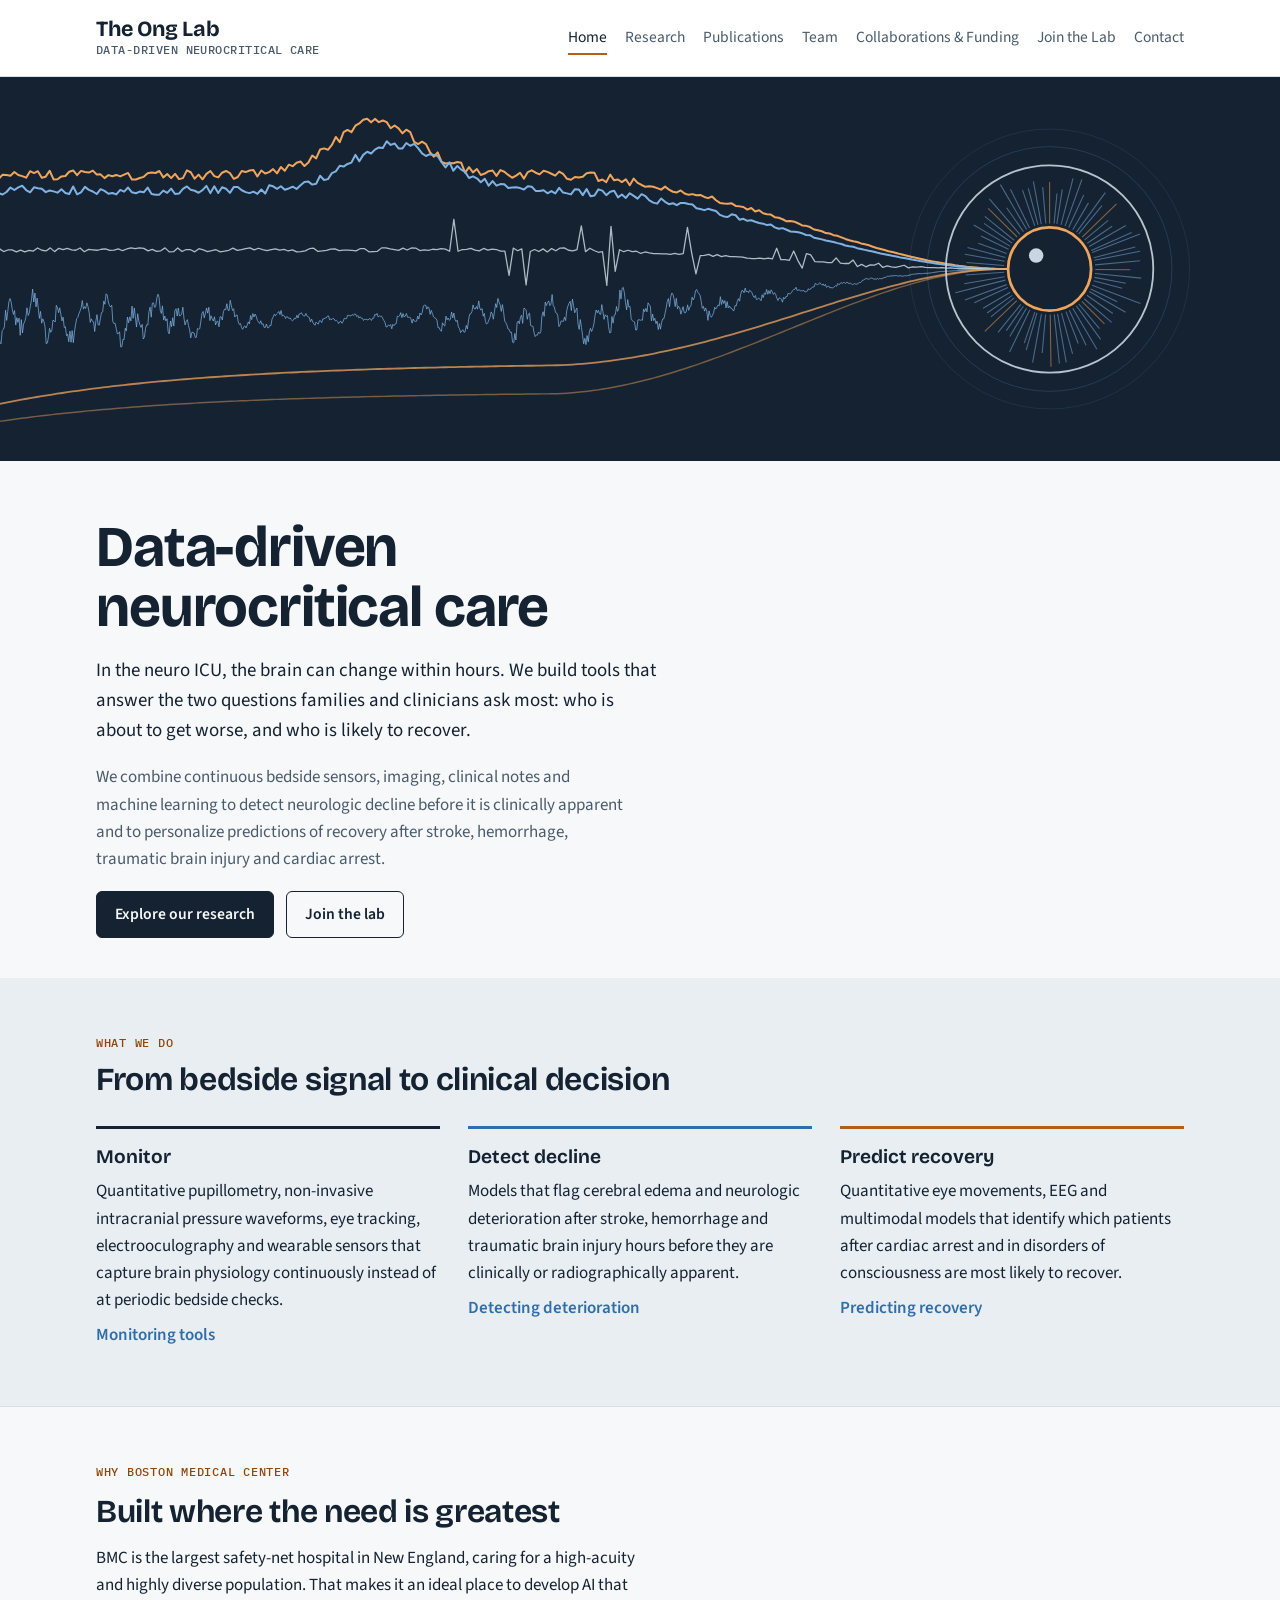
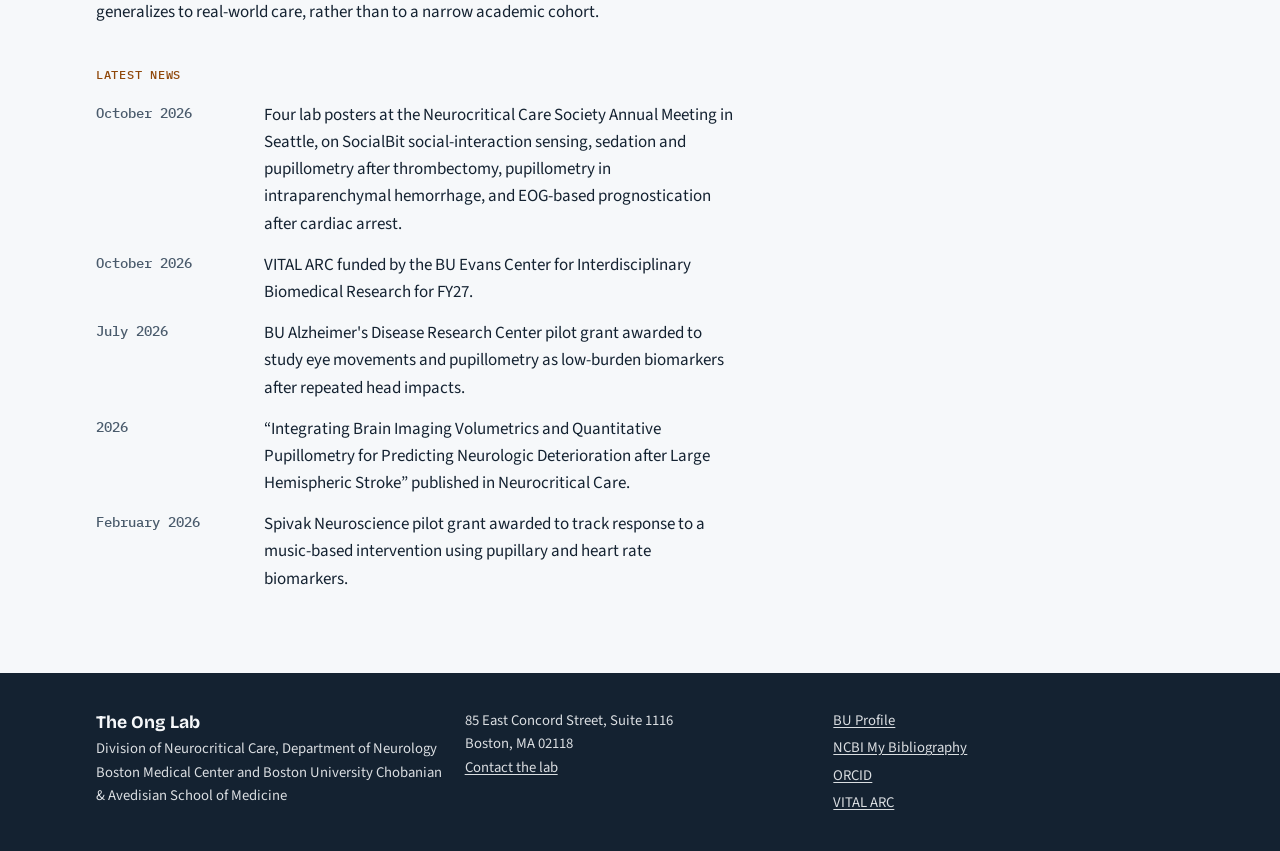
==== commit 09daa662: "Add files via upload" ====
--- a/index.html
+++ b/index.html
@@ -1,12 +1,11 @@
-<!doctype html><html lang="en"><head><meta charset="utf-8"><meta name="viewport" content="width=device-width, initial-scale=1, viewport-fit=cover"><title>The Ong Lab</title><meta name="claude:viewport-fit-sides" content="cover"><meta name="description" content="The Ong Lab at Boston Medical Center and Boston University builds data-driven tools to detect neurologic decline and predict recovery in critically ill patients."><link rel="preconnect" href="https://fonts.googleapis.com"><link rel="preconnect" href="https://fonts.gstatic.com" crossorigin><link rel="stylesheet" href="https://fonts.googleapis.com/css2?family=Bricolage+Grotesque:opsz,wght@12..96,600;12..96,700&family=IBM+Plex+Mono:wght@500;600&family=Source+Sans+3:ital,wght@0,400;0,600;0,700;1,400&display=swap"><link rel="stylesheet" href="style.css"></head><body><header class="site-head"><div class="wrap">
+<!doctype html><html lang="en"><head><meta charset="utf-8"><meta name="viewport" content="width=device-width, initial-scale=1, viewport-fit=cover"><title>The Ong Lab | Neurocritical Care Research at Boston Medical Center and Boston University</title><meta name="claude:viewport-fit-sides" content="cover"><meta name="description" content="The Ong Lab at Boston Medical Center and Boston University builds data-driven tools to detect neurologic decline and predict recovery in critically ill patients."><link rel="preconnect" href="https://fonts.googleapis.com"><link rel="preconnect" href="https://fonts.gstatic.com" crossorigin><link rel="stylesheet" href="https://fonts.googleapis.com/css2?family=Bricolage+Grotesque:opsz,wght@12..96,600;12..96,700&family=IBM+Plex+Mono:wght@500;600&family=Source+Sans+3:ital,wght@0,400;0,600;0,700;1,400&display=swap"><link rel="stylesheet" href="style.css"><script type="application/ld+json">{"@context":"https://schema.org","@type":"ResearchOrganization","name":"The Ong Lab","description":"Neurocritical care research lab in the Division of Neurocritical Care, Department of Neurology, at Boston Medical Center and Boston University Chobanian & Avedisian School of Medicine.","url":"https://the-ong-lab.github.io/","address":{"@type":"PostalAddress","streetAddress":"85 East Concord Street, Suite 1116","addressLocality":"Boston","addressRegion":"MA","postalCode":"02118","addressCountry":"US"},"parentOrganization":[{"@type":"Hospital","name":"Boston Medical Center"},{"@type":"CollegeOrUniversity","name":"Boston University Chobanian & Avedisian School of Medicine"}],"founder":{"@type":"Person","name":"Charlene J. Ong","jobTitle":"Associate Professor of Neurology and Neurosurgery"}}</script></head><body><header class="site-head"><div class="wrap">
 <a class="brand" href="index.html"><b>The Ong Lab</b><span>Data-driven neurocritical care</span></a>
 <nav class="nav" aria-label="Main"><a href="index.html" aria-current="page">Home</a><a href="research.html">Research</a><a href="publications.html">Publications</a><a href="team.html">Team</a><a href="collaborations.html">Collaborations &amp; Funding</a><a href="join.html">Join the Lab</a><a href="contact.html">Contact</a></nav></div></header>
 <main>
 <div class="banner"><svg xmlns="http://www.w3.org/2000/svg" viewBox="0 0 1400 420" role="img" aria-label="Abstract banner: bedside signals flowing together into a stylized pupil" preserveAspectRatio="xMaxYMid slice"><rect width="1400" height="420" fill="#142231"/><path d="M-10.0,106.6 L-5.7,107.7 L-1.4,111.4 L2.9,106.8 L7.1,107.2 L11.4,108.0 L15.7,103.9 L20.0,107.2 L24.3,108.4 L28.6,110.1 L32.9,103.0 L37.2,105.1 L41.4,103.0 L45.7,110.2 L50.0,109.0 L54.3,102.5 L58.6,112.0 L62.9,111.8 L67.2,108.7 L71.5,108.3 L75.7,103.6 L80.0,102.2 L84.3,107.4 L88.6,102.7 L92.9,104.0 L97.2,104.5 L101.5,102.4 L105.8,106.7 L110.0,106.5 L114.3,110.6 L118.6,107.3 L122.9,108.5 L127.2,107.1 L131.5,108.7 L135.8,106.7 L140.1,104.9 L144.3,112.1 L148.6,112.1 L152.9,110.5 L157.2,109.2 L161.5,105.2 L165.8,104.4 L170.1,105.0 L174.3,102.8 L178.6,109.8 L182.9,106.1 L187.2,110.6 L191.5,106.0 L195.8,111.7 L200.1,110.6 L204.4,102.1 L208.6,104.2 L212.9,111.2 L217.2,106.8 L221.5,111.9 L225.8,106.0 L230.1,102.8 L234.4,108.4 L238.7,109.8 L242.9,104.7 L247.2,102.8 L251.5,105.2 L255.8,111.5 L260.1,109.4 L264.4,102.8 L268.7,104.0 L273.0,102.3 L277.2,101.7 L281.5,108.8 L285.8,102.2 L290.1,105.6 L294.4,104.0 L298.7,100.7 L303.0,105.4 L307.2,98.4 L311.5,102.5 L315.8,95.9 L320.1,97.5 L324.4,93.7 L328.7,92.4 L333.0,97.4 L337.3,93.4 L341.5,85.9 L345.8,89.0 L350.1,79.3 L354.4,78.1 L358.7,79.6 L363.0,74.3 L367.3,65.6 L371.6,71.3 L375.8,60.4 L380.1,57.9 L384.4,60.3 L388.7,53.3 L393.0,50.8 L397.3,46.8 L401.6,45.6 L405.9,49.6 L410.1,45.8 L414.4,49.4 L418.7,47.6 L423.0,49.4 L427.3,56.0 L431.6,53.0 L435.9,56.2 L440.2,61.6 L444.4,57.6 L448.7,60.3 L453.0,71.0 L457.3,73.3 L461.6,70.8 L465.9,73.4 L470.2,82.1 L474.4,87.2 L478.7,82.5 L483.0,92.8 L487.3,94.6 L491.6,94.1 L495.9,94.3 L500.2,92.9 L504.5,93.9 L508.7,104.6 L513.0,98.6 L517.3,104.3 L521.6,100.7 L525.9,107.2 L530.2,105.6 L534.5,103.0 L538.8,102.3 L543.0,108.1 L547.3,101.8 L551.6,103.6 L555.9,107.1 L560.2,110.2 L564.5,107.9 L568.8,104.7 L573.1,111.1 L577.3,104.0 L581.6,102.1 L585.9,104.7 L590.2,106.5 L594.5,102.6 L598.8,103.8 L603.1,105.8 L607.3,107.9 L611.6,103.5 L615.9,105.9 L620.2,111.4 L624.5,112.4 L628.8,109.4 L633.1,110.0 L637.4,109.2 L641.6,105.2 L645.9,104.5 L650.2,104.8 L654.5,113.7 L658.8,112.1 L663.1,115.0 L667.4,106.8 L671.7,113.0 L675.9,112.1 L680.2,114.9 L684.5,111.9 L688.8,118.4 L693.1,111.1 L697.4,115.8 L701.7,118.1 L706.0,120.1 L710.2,119.5 L714.5,120.0 L718.8,121.5 L723.1,123.2 L727.4,119.9 L731.7,123.2 L736.0,125.5 L740.3,126.2 L744.5,124.1 L748.8,127.5 L753.1,128.9 L757.4,128.1 L761.7,129.4 L766.0,129.0 L770.3,131.2 L774.5,132.5 L778.8,130.7 L783.1,134.8 L787.4,137.7 L791.7,138.3 L796.0,138.6 L800.3,138.2 L804.6,141.0 L808.8,141.5 L813.1,142.2 L817.4,145.0 L821.7,143.3 L826.0,147.1 L830.3,145.8 L834.6,149.1 L838.9,150.0 L843.1,150.5 L847.4,153.3 L851.7,154.0 L856.0,155.6 L860.3,157.8 L864.6,157.4 L868.9,158.2 L873.2,160.2 L877.4,162.4 L881.7,162.8 L886.0,164.1 L890.3,166.8 L894.6,167.7 L898.9,168.7 L903.2,170.7 L907.5,171.2 L911.7,173.0 L916.0,173.7 L920.3,175.4 L924.6,177.1 L928.9,178.5 L933.2,179.7 L937.5,180.5 L941.7,182.0 L946.0,183.0 L950.3,184.1 L954.6,185.6 L958.9,187.0 L963.2,188.2 L967.5,189.3 L971.8,190.6 L976.0,191.4 L980.3,192.5 L984.6,193.7 L988.9,194.7 L993.2,195.7 L997.5,196.8 L1001.8,197.8 L1006.1,198.7 L1010.3,199.6 L1014.6,200.6 L1018.9,201.5 L1023.2,202.2 L1027.5,203.0 L1031.8,203.7 L1036.1,204.5 L1040.4,205.1 L1044.6,205.8 L1048.9,206.4 L1053.2,206.9 L1057.5,207.5 L1061.8,207.9 L1066.1,208.3 L1070.4,208.7 L1074.6,209.1 L1078.9,209.3 L1083.2,209.6 L1087.5,209.8 L1091.8,209.9 L1096.1,210.0 L1100.4,210.0" fill="none" stroke="#f0a55c" stroke-opacity="1.0" stroke-width="2.2" stroke-linejoin="round" stroke-linecap="round"/><path d="M-10.0,125.2 L-5.7,125.5 L-1.4,127.0 L2.9,128.5 L7.1,125.8 L11.4,120.9 L15.7,123.6 L20.0,120.7 L24.3,119.0 L28.6,123.6 L32.9,126.1 L37.2,120.7 L41.4,121.6 L45.7,122.3 L50.0,125.9 L54.3,124.1 L58.6,125.1 L62.9,126.5 L67.2,122.8 L71.5,126.8 L75.7,128.0 L80.0,119.7 L84.3,128.3 L88.6,126.1 L92.9,120.2 L97.2,123.4 L101.5,125.2 L105.8,128.0 L110.0,122.7 L114.3,124.6 L118.6,127.7 L122.9,126.9 L127.2,128.4 L131.5,123.5 L135.8,125.4 L140.1,120.9 L144.3,126.1 L148.6,127.1 L152.9,125.3 L157.2,126.1 L161.5,121.0 L165.8,127.9 L170.1,128.7 L174.3,128.7 L178.6,124.3 L182.9,126.8 L187.2,122.1 L191.5,128.0 L195.8,127.5 L200.1,122.4 L204.4,119.7 L208.6,123.3 L212.9,124.4 L217.2,126.6 L221.5,123.8 L225.8,119.1 L230.1,127.0 L234.4,119.5 L238.7,126.9 L242.9,120.6 L247.2,122.2 L251.5,126.7 L255.8,120.2 L260.1,120.2 L264.4,123.9 L268.7,125.9 L273.0,127.0 L277.2,125.4 L281.5,127.8 L285.8,123.1 L290.1,127.5 L294.4,118.5 L298.7,119.6 L303.0,122.3 L307.2,119.5 L311.5,123.4 L315.8,121.9 L320.1,120.0 L324.4,122.4 L328.7,118.5 L333.0,114.9 L337.3,114.4 L341.5,117.7 L345.8,116.7 L350.1,108.0 L354.4,112.6 L358.7,111.7 L363.0,105.1 L367.3,103.3 L371.6,97.1 L375.8,98.0 L380.1,95.1 L384.4,93.6 L388.7,85.2 L393.0,92.2 L397.3,85.2 L401.6,81.8 L405.9,83.7 L410.1,79.4 L414.4,77.0 L418.7,77.7 L423.0,70.3 L427.3,74.3 L431.6,72.7 L435.9,78.1 L440.2,78.1 L444.4,72.2 L448.7,75.2 L453.0,73.1 L457.3,77.8 L461.6,83.5 L465.9,86.4 L470.2,84.4 L474.4,85.2 L478.7,86.4 L483.0,93.2 L487.3,98.9 L491.6,93.4 L495.9,102.5 L500.2,97.3 L504.5,101.3 L508.7,103.8 L513.0,110.5 L517.3,108.7 L521.6,110.8 L525.9,115.1 L530.2,111.3 L534.5,118.9 L538.8,113.9 L543.0,118.8 L547.3,117.1 L551.6,117.3 L555.9,121.3 L560.2,120.9 L564.5,120.7 L568.8,121.5 L573.1,123.0 L577.3,119.5 L581.6,120.1 L585.9,124.6 L590.2,124.8 L594.5,123.8 L598.8,127.2 L603.1,124.8 L607.3,127.4 L611.6,121.2 L615.9,126.4 L620.2,127.3 L624.5,128.4 L628.8,122.7 L633.1,123.0 L637.4,129.2 L641.6,122.6 L645.9,130.5 L650.2,129.7 L654.5,122.9 L658.8,124.3 L663.1,129.3 L667.4,125.5 L671.7,124.5 L675.9,131.6 L680.2,128.5 L684.5,132.3 L688.8,127.1 L693.1,130.1 L697.4,133.1 L701.7,128.2 L706.0,130.4 L710.2,135.0 L714.5,137.4 L718.8,138.5 L723.1,132.9 L727.4,136.5 L731.7,139.1 L736.0,138.1 L740.3,140.2 L744.5,137.7 L748.8,137.8 L753.1,139.0 L757.4,139.5 L761.7,143.6 L766.0,144.3 L770.3,145.6 L774.5,144.2 L778.8,145.4 L783.1,146.5 L787.4,150.8 L791.7,152.5 L796.0,153.1 L800.3,150.2 L804.6,151.2 L808.8,156.1 L813.1,155.1 L817.4,157.3 L821.7,156.7 L826.0,158.3 L830.3,159.6 L834.6,160.4 L838.9,162.0 L843.1,161.3 L847.4,164.5 L851.7,166.0 L856.0,165.3 L860.3,167.1 L864.6,169.0 L868.9,169.2 L873.2,169.9 L877.4,171.0 L881.7,172.8 L886.0,173.0 L890.3,175.8 L894.6,176.7 L898.9,177.6 L903.2,178.9 L907.5,179.6 L911.7,180.4 L916.0,181.7 L920.3,182.7 L924.6,184.3 L928.9,185.1 L933.2,185.6 L937.5,187.2 L941.7,188.1 L946.0,189.1 L950.3,190.1 L954.6,190.8 L958.9,192.0 L963.2,193.0 L967.5,193.8 L971.8,194.7 L976.0,195.6 L980.3,196.3 L984.6,197.3 L988.9,197.9 L993.2,198.8 L997.5,199.7 L1001.8,200.3 L1006.1,201.2 L1010.3,201.9 L1014.6,202.6 L1018.9,203.3 L1023.2,204.0 L1027.5,204.6 L1031.8,205.1 L1036.1,205.7 L1040.4,206.2 L1044.6,206.7 L1048.9,207.2 L1053.2,207.6 L1057.5,208.0 L1061.8,208.4 L1066.1,208.7 L1070.4,209.0 L1074.6,209.3 L1078.9,209.5 L1083.2,209.7 L1087.5,209.8 L1091.8,209.9 L1096.1,210.0 L1100.4,210.0" fill="none" stroke="#7fb2e3" stroke-opacity="1.0" stroke-width="2.2" stroke-linejoin="round" stroke-linecap="round"/><path d="M-10.0,188.4 L-5.4,187.1 L-0.7,187.8 L3.9,190.9 L8.6,189.2 L13.2,189.0 L17.9,191.2 L22.5,189.3 L27.2,191.3 L31.8,189.6 L36.5,190.4 L41.1,187.0 L45.8,189.5 L50.4,190.2 L55.0,186.9 L59.7,191.0 L64.3,187.4 L69.0,188.9 L73.6,187.5 L78.3,189.0 L82.9,189.5 L87.6,187.0 L92.2,191.1 L96.9,188.6 L101.5,189.1 L106.1,189.5 L110.8,188.4 L115.4,188.0 L120.1,189.7 L124.7,189.3 L129.4,188.0 L134.0,190.0 L138.7,188.1 L143.3,186.8 L148.0,187.8 L152.6,186.9 L157.3,187.4 L161.9,190.2 L166.5,188.5 L171.2,190.8 L175.8,190.1 L180.5,186.9 L185.1,191.3 L189.8,191.1 L194.4,187.0 L199.1,190.9 L203.7,188.7 L208.4,188.9 L213.0,191.2 L217.6,187.8 L222.3,189.1 L226.9,191.0 L231.6,190.0 L236.2,188.9 L240.9,191.2 L245.5,190.5 L250.2,189.5 L254.8,187.2 L259.5,189.6 L264.1,188.8 L268.8,187.6 L273.4,186.9 L278.0,189.1 L282.7,187.3 L287.3,188.7 L292.0,189.8 L296.6,188.8 L301.3,187.9 L305.9,189.4 L310.6,188.6 L315.2,190.3 L319.9,189.1 L324.5,191.3 L329.2,191.1 L333.8,190.1 L338.4,187.8 L343.1,187.2 L347.7,190.8 L352.4,190.3 L357.0,189.6 L361.7,188.3 L366.3,187.9 L371.0,189.9 L375.6,189.3 L380.3,189.4 L384.9,189.6 L389.5,190.2 L394.2,187.6 L398.8,187.8 L403.5,191.2 L408.1,190.9 L412.8,190.7 L417.4,186.9 L422.1,187.0 L426.7,187.9 L431.4,188.7 L436.0,189.6 L440.7,187.2 L445.3,189.2 L449.9,187.0 L454.6,187.1 L459.2,189.8 L463.9,189.2 L468.5,189.6 L473.2,188.4 L477.8,188.9 L482.5,187.7 L487.1,188.3 L491.8,190.6 L496.4,155.6 L501.0,190.6 L505.7,188.7 L510.3,188.5 L515.0,187.4 L519.6,189.4 L524.3,190.2 L528.9,187.5 L533.6,189.4 L538.2,188.2 L542.9,188.7 L547.5,190.5 L552.2,190.5 L556.8,217.0 L561.4,187.1 L566.1,190.0 L570.7,188.0 L575.4,227.3 L580.0,190.9 L584.7,188.7 L589.3,190.9 L594.0,188.0 L598.6,191.3 L603.3,187.7 L607.9,190.1 L612.6,187.1 L617.2,186.9 L621.8,189.5 L626.5,190.2 L631.1,188.7 L635.8,162.8 L640.4,191.1 L645.1,187.3 L649.7,189.8 L654.4,191.7 L659.0,191.1 L663.7,228.0 L668.3,163.3 L672.9,212.7 L677.6,188.9 L682.2,191.1 L686.9,189.5 L691.5,190.9 L696.2,190.6 L700.8,193.0 L705.5,191.4 L710.1,192.4 L714.8,193.3 L719.4,193.1 L724.1,193.4 L728.7,193.5 L733.3,194.1 L738.0,193.0 L742.6,194.1 L747.3,193.1 L751.9,164.4 L756.6,192.9 L761.2,215.3 L765.9,195.4 L770.5,195.2 L775.2,194.0 L779.8,196.2 L784.5,194.3 L789.1,196.4 L793.7,195.3 L798.4,196.4 L803.0,196.5 L807.7,196.7 L812.3,196.9 L817.0,198.2 L821.6,198.5 L826.3,198.6 L830.9,198.1 L835.6,198.8 L840.2,198.2 L844.8,199.0 L849.5,187.3 L854.1,199.8 L858.8,199.7 L863.4,200.5 L868.1,190.3 L872.7,200.8 L877.4,209.1 L882.0,193.2 L886.7,194.6 L891.3,201.9 L896.0,202.1 L900.6,202.2 L905.2,203.1 L909.9,202.9 L914.5,197.8 L919.2,203.5 L923.8,204.0 L928.5,204.0 L933.1,200.2 L937.8,207.3 L942.4,205.0 L947.1,207.6 L951.7,205.5 L956.3,205.8 L961.0,203.7 L965.6,208.3 L970.3,206.5 L974.9,207.7 L979.6,208.1 L984.2,207.1 L988.9,205.9 L993.5,208.8 L998.2,207.8 L1002.8,207.9 L1007.5,207.5 L1012.1,208.3 L1016.7,208.4 L1021.4,208.6 L1026.0,208.7 L1030.7,208.6 L1035.3,209.0 L1040.0,208.8 L1044.6,209.3 L1049.3,209.2 L1053.9,209.5 L1058.6,209.7 L1063.2,209.6 L1067.9,209.7 L1072.5,209.9 L1077.1,209.9 L1081.8,209.9 L1086.4,210.0 L1091.1,210.0 L1095.7,210.0 L1100.4,210.0" fill="none" stroke="#c9d6e2" stroke-opacity="0.85" stroke-width="1.4" stroke-linejoin="round" stroke-linecap="round"/><path d="M-10.0,276.1 L-8.8,271.8 L-7.5,288.9 L-6.3,295.4 L-5.1,290.7 L-3.8,287.9 L-2.6,290.7 L-1.4,281.6 L-0.1,290.4 L1.1,291.9 L2.4,277.4 L3.6,276.1 L4.8,273.3 L6.1,255.1 L7.3,266.2 L8.5,256.4 L9.8,245.5 L11.0,242.3 L12.2,246.2 L13.5,254.6 L14.7,259.7 L15.9,255.4 L17.2,271.3 L18.4,263.2 L19.6,268.4 L20.9,263.7 L22.1,282.5 L23.3,265.4 L24.6,280.0 L25.8,270.3 L27.1,267.3 L28.3,263.1 L29.5,252.4 L30.8,260.8 L32.0,258.1 L33.2,250.6 L34.5,243.4 L35.7,231.9 L36.9,246.1 L38.2,236.3 L39.4,251.4 L40.6,241.8 L41.9,253.3 L43.1,264.0 L44.3,256.4 L45.6,269.3 L46.8,264.5 L48.1,267.6 L49.3,273.6 L50.5,291.7 L51.8,291.0 L53.0,284.2 L54.2,274.9 L55.5,279.3 L56.7,277.0 L57.9,266.0 L59.2,266.7 L60.4,268.0 L61.6,249.7 L62.9,252.3 L64.1,257.8 L65.3,252.4 L66.6,259.7 L67.8,266.8 L69.0,262.7 L70.3,274.0 L71.5,273.1 L72.8,283.1 L74.0,281.3 L75.2,289.6 L76.5,278.0 L77.7,290.2 L78.9,277.4 L80.2,290.6 L81.4,278.9 L82.6,271.0 L83.9,264.2 L85.1,262.9 L86.3,259.0 L87.6,255.8 L88.8,252.2 L90.0,244.5 L91.3,253.9 L92.5,251.2 L93.7,253.2 L95.0,247.0 L96.2,251.0 L97.5,257.6 L98.7,268.4 L99.9,264.5 L101.2,267.5 L102.4,267.8 L103.6,278.3 L104.9,266.5 L106.1,259.9 L107.3,271.0 L108.6,271.3 L109.8,264.3 L111.0,257.7 L112.3,257.1 L113.5,245.1 L114.7,248.6 L116.0,237.1 L117.2,238.3 L118.5,246.1 L119.7,249.9 L120.9,251.6 L122.2,249.6 L123.4,267.5 L124.6,269.6 L125.9,269.3 L127.1,275.3 L128.3,280.9 L129.6,280.5 L130.8,278.7 L132.0,295.2 L133.3,295.0 L134.5,286.7 L135.7,287.2 L137.0,274.7 L138.2,277.8 L139.4,262.5 L140.7,268.8 L141.9,262.4 L143.2,266.8 L144.4,250.6 L145.6,264.0 L146.9,252.6 L148.1,262.7 L149.3,273.5 L150.6,258.9 L151.8,266.8 L153.0,271.0 L154.3,273.9 L155.5,270.6 L156.7,286.6 L158.0,284.4 L159.2,274.8 L160.4,271.0 L161.7,271.3 L162.9,256.8 L164.2,251.7 L165.4,262.7 L166.6,247.4 L167.9,247.0 L169.1,252.0 L170.3,251.1 L171.6,241.5 L172.8,237.6 L174.0,241.2 L175.3,255.3 L176.5,258.6 L177.7,250.3 L179.0,265.9 L180.2,261.4 L181.4,266.9 L182.7,264.4 L183.9,278.4 L185.1,281.0 L186.4,266.9 L187.6,273.0 L188.9,263.3 L190.1,272.4 L191.3,255.4 L192.6,253.5 L193.8,261.5 L195.0,252.7 L196.3,261.4 L197.5,260.9 L198.7,259.3 L200.0,251.8 L201.2,263.8 L202.4,271.2 L203.7,267.2 L204.9,265.4 L206.1,271.6 L207.4,276.4 L208.6,285.4 L209.9,279.1 L211.1,279.5 L212.3,280.0 L213.6,285.1 L214.8,284.6 L216.0,275.1 L217.3,275.8 L218.5,275.2 L219.7,267.0 L221.0,258.2 L222.2,256.4 L223.4,263.4 L224.7,258.4 L225.9,252.6 L227.1,258.3 L228.4,251.9 L229.6,266.4 L230.8,261.1 L232.1,264.7 L233.3,267.0 L234.6,262.3 L235.8,271.2 L237.0,267.6 L238.3,267.0 L239.5,273.2 L240.7,262.2 L242.0,262.5 L243.2,265.8 L244.4,256.4 L245.7,253.9 L246.9,254.6 L248.1,248.0 L249.4,255.2 L250.6,255.5 L251.8,244.2 L253.1,250.3 L254.3,255.4 L255.6,253.5 L256.8,262.5 L258.0,260.7 L259.3,260.2 L260.5,267.3 L261.7,270.7 L263.0,269.6 L264.2,274.1 L265.4,276.0 L266.7,273.1 L267.9,272.3 L269.1,274.5 L270.4,271.2 L271.6,267.8 L272.8,270.2 L274.1,260.9 L275.3,265.4 L276.5,258.7 L277.8,262.5 L279.0,259.3 L280.3,261.9 L281.5,266.2 L282.7,267.8 L284.0,269.6 L285.2,266.6 L286.4,270.6 L287.7,269.8 L288.9,273.9 L290.1,273.9 L291.4,270.2 L292.6,274.3 L293.8,274.2 L295.1,271.6 L296.3,272.1 L297.5,264.8 L298.8,262.5 L300.0,259.5 L301.2,261.2 L302.5,259.3 L303.7,258.2 L305.0,256.4 L306.2,259.9 L307.4,255.3 L308.7,261.6 L309.9,260.3 L311.1,261.4 L312.4,264.2 L313.6,262.0 L314.8,262.5 L316.1,264.4 L317.3,263.4 L318.5,265.2 L319.8,266.8 L321.0,265.8 L322.2,263.6 L323.5,264.4 L324.7,260.6 L326.0,263.6 L327.2,259.1 L328.4,258.8 L329.7,257.8 L330.9,260.4 L332.1,261.2 L333.4,261.5 L334.6,258.6 L335.8,261.4 L337.1,262.4 L338.3,263.0 L339.5,267.9 L340.8,264.8 L342.0,268.0 L343.2,270.1 L344.5,271.6 L345.7,268.1 L346.9,269.4 L348.2,270.3 L349.4,266.6 L350.7,266.7 L351.9,268.6 L353.1,264.5 L354.4,264.7 L355.6,263.5 L356.8,263.5 L358.1,261.6 L359.3,261.3 L360.5,265.5 L361.8,264.8 L363.0,265.3 L364.2,263.9 L365.5,264.7 L366.7,266.7 L367.9,266.1 L369.2,267.5 L370.4,269.7 L371.7,267.5 L372.9,267.2 L374.1,269.4 L375.4,267.1 L376.6,263.8 L377.8,264.3 L379.1,264.2 L380.3,260.5 L381.5,260.7 L382.8,261.3 L384.0,261.3 L385.2,259.7 L386.5,260.9 L387.7,259.2 L388.9,259.3 L390.2,262.1 L391.4,260.9 L392.6,263.7 L393.9,262.2 L395.1,263.8 L396.4,263.9 L397.6,266.3 L398.8,264.9 L400.1,265.2 L401.3,265.1 L402.5,265.9 L403.8,264.4 L405.0,264.3 L406.2,266.3 L407.5,263.7 L408.7,263.9 L409.9,259.7 L411.2,260.4 L412.4,258.6 L413.6,262.5 L414.9,261.3 L416.1,261.8 L417.4,261.6 L418.6,264.1 L419.8,266.2 L421.1,268.6 L422.3,273.4 L423.5,273.2 L424.8,271.2 L426.0,272.2 L427.2,270.7 L428.5,275.4 L429.7,270.5 L430.9,272.0 L432.2,270.1 L433.4,269.7 L434.6,261.5 L435.9,262.0 L437.1,261.1 L438.3,257.7 L439.6,263.2 L440.8,258.7 L442.1,262.6 L443.3,261.4 L444.5,258.7 L445.8,262.8 L447.0,262.9 L448.2,262.6 L449.5,264.6 L450.7,269.3 L451.9,264.7 L453.2,267.0 L454.4,267.3 L455.6,267.1 L456.9,261.5 L458.1,264.7 L459.3,258.2 L460.6,260.3 L461.8,257.5 L463.1,250.4 L464.3,249.6 L465.5,249.5 L466.8,253.9 L468.0,251.3 L469.2,252.5 L470.5,259.6 L471.7,255.2 L472.9,258.7 L474.2,262.2 L475.4,263.5 L476.6,264.0 L477.9,265.8 L479.1,274.2 L480.3,274.1 L481.6,277.0 L482.8,278.2 L484.0,268.8 L485.3,271.4 L486.5,272.4 L487.8,261.6 L489.0,265.5 L490.2,263.6 L491.5,266.2 L492.7,264.8 L493.9,257.1 L495.2,263.4 L496.4,258.2 L497.6,265.1 L498.9,267.5 L500.1,266.0 L501.3,273.3 L502.6,275.2 L503.8,279.6 L505.0,277.8 L506.3,276.4 L507.5,279.2 L508.7,278.6 L510.0,271.7 L511.2,275.6 L512.5,265.7 L513.7,259.4 L514.9,259.1 L516.2,256.5 L517.4,249.3 L518.6,253.4 L519.9,253.8 L521.1,251.1 L522.3,253.9 L523.6,244.9 L524.8,252.8 L526.0,255.0 L527.3,253.3 L528.5,261.6 L529.7,258.6 L531.0,267.6 L532.2,270.3 L533.5,268.8 L534.7,265.8 L535.9,263.1 L537.2,256.9 L538.4,259.2 L539.6,264.9 L540.9,256.1 L542.1,247.9 L543.3,252.1 L544.6,242.2 L545.8,246.2 L547.0,249.1 L548.3,256.4 L549.5,248.9 L550.7,256.2 L552.0,266.9 L553.2,268.7 L554.4,271.1 L555.7,275.7 L556.9,276.1 L558.2,279.4 L559.4,279.2 L560.6,290.0 L561.9,290.8 L563.1,280.5 L564.3,287.7 L565.6,268.8 L566.8,266.9 L568.0,269.9 L569.3,262.6 L570.5,260.5 L571.7,269.5 L573.0,252.9 L574.2,253.4 L575.4,254.8 L576.7,265.0 L577.9,259.4 L579.2,258.2 L580.4,271.9 L581.6,272.5 L582.9,272.6 L584.1,279.6 L585.3,283.9 L586.6,282.1 L587.8,282.4 L589.0,278.9 L590.3,280.6 L591.5,278.8 L592.7,261.7 L594.0,256.7 L595.2,261.8 L596.4,246.1 L597.7,249.9 L598.9,246.7 L600.1,244.9 L601.4,250.1 L602.6,248.5 L603.9,237.9 L605.1,250.2 L606.3,251.6 L607.6,257.5 L608.8,258.1 L610.0,260.5 L611.3,273.0 L612.5,271.2 L613.7,266.7 L615.0,267.1 L616.2,267.5 L617.4,262.6 L618.7,266.4 L619.9,255.4 L621.1,250.7 L622.4,247.5 L623.6,245.4 L624.9,255.4 L626.1,242.9 L627.3,250.0 L628.6,257.9 L629.8,255.0 L631.0,252.7 L632.3,271.0 L633.5,276.1 L634.7,265.3 L636.0,274.0 L637.2,283.0 L638.4,291.8 L639.7,285.8 L640.9,292.7 L642.1,282.8 L643.4,289.7 L644.6,278.9 L645.8,274.9 L647.1,278.4 L648.3,275.1 L649.6,270.2 L650.8,261.0 L652.0,254.8 L653.3,257.9 L654.5,255.2 L655.7,259.1 L657.0,259.7 L658.2,248.9 L659.4,256.4 L660.7,265.1 L661.9,260.0 L663.1,261.9 L664.4,260.9 L665.6,273.0 L666.8,279.8 L668.1,279.5 L669.3,262.0 L670.6,269.2 L671.8,260.4 L673.0,259.9 L674.3,251.0 L675.5,256.3 L676.7,253.3 L678.0,233.1 L679.2,242.9 L680.4,231.2 L681.7,230.1 L682.9,236.0 L684.1,246.5 L685.4,254.7 L686.6,243.5 L687.8,251.7 L689.1,250.9 L690.3,264.1 L691.5,266.5 L692.8,267.3 L694.0,267.8 L695.3,276.7 L696.5,276.7 L697.7,265.8 L699.0,265.3 L700.2,266.2 L701.4,265.6 L702.7,266.1 L703.9,253.7 L705.1,256.7 L706.4,253.0 L707.6,256.9 L708.8,247.0 L710.1,249.2 L711.3,250.6 L712.5,266.8 L713.8,259.3 L715.0,266.5 L716.2,263.9 L717.5,269.8 L718.7,266.9 L720.0,276.3 L721.2,269.6 L722.4,275.8 L723.7,268.2 L724.9,264.5 L726.1,264.5 L727.4,258.7 L728.6,252.8 L729.8,245.7 L731.1,242.3 L732.3,251.4 L733.5,240.7 L734.8,236.2 L736.0,237.5 L737.2,242.5 L738.5,251.1 L739.7,242.0 L741.0,253.6 L742.2,250.8 L743.4,252.1 L744.7,259.4 L745.9,255.2 L747.1,251.2 L748.4,257.7 L749.6,258.1 L750.8,256.0 L752.1,249.2 L753.3,255.2 L754.5,251.4 L755.8,250.3 L757.0,240.8 L758.2,243.8 L759.5,241.1 L760.7,233.9 L761.9,232.4 L763.2,235.4 L764.4,236.8 L765.7,238.8 L766.9,245.2 L768.1,253.0 L769.4,250.8 L770.6,256.1 L771.8,252.6 L773.1,256.6 L774.3,266.2 L775.5,255.7 L776.8,260.9 L778.0,262.8 L779.2,260.8 L780.5,257.9 L781.7,251.9 L782.9,253.8 L784.2,251.8 L785.4,249.3 L786.7,250.2 L787.9,240.3 L789.1,248.9 L790.4,243.7 L791.6,247.7 L792.8,244.6 L794.1,252.6 L795.3,245.6 L796.5,252.5 L797.8,250.4 L799.0,252.8 L800.2,252.9 L801.5,255.2 L802.7,255.7 L803.9,250.0 L805.2,250.5 L806.4,245.6 L807.6,242.4 L808.9,245.2 L810.1,237.7 L811.4,233.5 L812.6,233.8 L813.8,236.0 L815.1,230.9 L816.3,235.2 L817.5,234.0 L818.8,236.0 L820.0,233.2 L821.2,234.2 L822.5,236.1 L823.7,239.3 L824.9,241.2 L826.2,239.0 L827.4,243.4 L828.6,242.8 L829.9,241.9 L831.1,242.8 L832.4,244.7 L833.6,238.1 L834.8,241.4 L836.1,236.1 L837.3,237.8 L838.5,232.4 L839.8,237.6 L841.0,233.6 L842.2,237.1 L843.5,232.8 L844.7,234.9 L845.9,237.8 L847.2,235.9 L848.4,237.9 L849.6,241.7 L850.9,244.5 L852.1,241.8 L853.3,241.6 L854.6,242.9 L855.8,246.3 L857.1,241.0 L858.3,242.8 L859.5,240.2 L860.8,240.3 L862.0,236.5 L863.2,237.1 L864.5,237.1 L865.7,235.7 L866.9,233.6 L868.2,232.3 L869.4,232.2 L870.6,230.0 L871.9,233.5 L873.1,233.2 L874.3,232.7 L875.6,234.2 L876.8,233.6 L878.1,233.9 L879.3,233.5 L880.5,235.2 L881.8,234.8 L883.0,234.1 L884.2,231.5 L885.5,233.0 L886.7,231.2 L887.9,230.6 L889.2,229.5 L890.4,229.7 L891.6,225.9 L892.9,226.3 L894.1,227.6 L895.3,226.4 L896.6,224.9 L897.8,226.5 L899.0,227.7 L900.3,226.3 L901.5,228.5 L902.8,226.8 L904.0,230.1 L905.2,229.1 L906.5,228.7 L907.7,230.7 L908.9,230.2 L910.2,230.8 L911.4,230.2 L912.6,229.6 L913.9,228.2 L915.1,228.9 L916.3,225.8 L917.6,227.2 L918.8,226.3 L920.0,224.7 L921.3,225.8 L922.5,224.8 L923.7,225.0 L925.0,225.8 L926.2,224.5 L927.5,225.0 L928.7,226.1 L929.9,225.2 L931.2,226.4 L932.4,227.0 L933.6,226.5 L934.9,225.9 L936.1,226.7 L937.3,226.5 L938.6,225.8 L939.8,224.8 L941.0,224.8 L942.3,224.0 L943.5,222.2 L944.7,222.0 L946.0,221.0 L947.2,220.5 L948.5,220.6 L949.7,221.2 L950.9,221.0 L952.2,219.9 L953.4,220.0 L954.6,220.4 L955.9,221.1 L957.1,220.9 L958.3,221.3 L959.6,220.2 L960.8,221.3 L962.0,220.3 L963.3,220.6 L964.5,220.6 L965.7,220.1 L967.0,219.2 L968.2,219.3 L969.4,218.7 L970.7,217.9 L971.9,218.0 L973.2,217.7 L974.4,217.8 L975.6,217.3 L976.9,217.5 L978.1,217.5 L979.3,217.1 L980.6,217.2 L981.8,217.7 L983.0,217.6 L984.3,217.4 L985.5,217.4 L986.7,218.0 L988.0,217.7 L989.2,217.5 L990.4,217.2 L991.7,217.6 L992.9,217.2 L994.2,216.9 L995.4,216.5 L996.6,216.2 L997.9,216.0 L999.1,215.6 L1000.3,215.7 L1001.6,215.4 L1002.8,215.4 L1004.0,215.1 L1005.3,215.1 L1006.5,215.0 L1007.7,215.2 L1009.0,214.9 L1010.2,215.0 L1011.4,214.7 L1012.7,214.8 L1013.9,214.6 L1015.1,214.7 L1016.4,214.4 L1017.6,214.4 L1018.9,214.2 L1020.1,213.9 L1021.3,213.9 L1022.6,213.5 L1023.8,213.4 L1025.0,213.2 L1026.3,213.0 L1027.5,212.8 L1028.7,212.8 L1030.0,212.6 L1031.2,212.6 L1032.4,212.6 L1033.7,212.4 L1034.9,212.5 L1036.1,212.4 L1037.4,212.3 L1038.6,212.3 L1039.9,212.2 L1041.1,212.2 L1042.3,212.0 L1043.6,212.0 L1044.8,211.9 L1046.0,211.9 L1047.3,211.8 L1048.5,211.6 L1049.7,211.5 L1051.0,211.4 L1052.2,211.4 L1053.4,211.3 L1054.7,211.2 L1055.9,211.1 L1057.1,211.1 L1058.4,211.1 L1059.6,211.0 L1060.8,211.0 L1062.1,210.9 L1063.3,210.8 L1064.6,210.8 L1065.8,210.8 L1067.0,210.7 L1068.3,210.7 L1069.5,210.6 L1070.7,210.6 L1072.0,210.5 L1073.2,210.5 L1074.4,210.5 L1075.7,210.4 L1076.9,210.4 L1078.1,210.3 L1079.4,210.3 L1080.6,210.2 L1081.8,210.2 L1083.1,210.2 L1084.3,210.2 L1085.6,210.1 L1086.8,210.1 L1088.0,210.1 L1089.3,210.1 L1090.5,210.1 L1091.7,210.0 L1093.0,210.0 L1094.2,210.0 L1095.4,210.0 L1096.7,210.0 L1097.9,210.0 L1099.1,210.0 L1100.4,210.0" fill="none" stroke="#7fb2e3" stroke-opacity="0.8" stroke-width="1.0" stroke-linejoin="round" stroke-linecap="round"/><path d="M-10.0,359.5 L-4.4,358.4 L1.2,357.2 L6.7,356.1 L12.3,355.0 L17.9,354.0 L23.5,352.9 L29.1,351.9 L34.6,351.0 L40.2,350.0 L45.8,349.1 L51.4,348.2 L57.0,347.3 L62.5,346.4 L68.1,345.6 L73.7,344.7 L79.3,343.9 L84.9,343.2 L90.4,342.4 L96.0,341.7 L101.6,340.9 L107.2,340.2 L112.8,339.5 L118.3,338.9 L123.9,338.2 L129.5,337.6 L135.1,337.0 L140.7,336.3 L146.2,335.8 L151.8,335.2 L157.4,334.6 L163.0,334.1 L168.6,333.5 L174.1,333.0 L179.7,332.5 L185.3,332.0 L190.9,331.5 L196.5,331.0 L202.0,330.6 L207.6,330.1 L213.2,329.7 L218.8,329.3 L224.3,328.9 L229.9,328.4 L235.5,328.1 L241.1,327.7 L246.7,327.3 L252.2,326.9 L257.8,326.6 L263.4,326.2 L269.0,325.9 L274.6,325.5 L280.1,325.2 L285.7,324.9 L291.3,324.6 L296.9,324.3 L302.5,324.0 L308.0,323.7 L313.6,323.4 L319.2,323.2 L324.8,322.9 L330.4,322.6 L335.9,322.4 L341.5,322.1 L347.1,321.9 L352.7,321.7 L358.3,321.4 L363.8,321.2 L369.4,321.0 L375.0,320.8 L380.6,320.6 L386.2,320.4 L391.7,320.2 L397.3,320.0 L402.9,319.8 L408.5,319.6 L414.1,319.4 L419.6,319.3 L425.2,319.1 L430.8,318.9 L436.4,318.8 L442.0,318.6 L447.5,318.5 L453.1,318.3 L458.7,318.2 L464.3,318.0 L469.9,317.9 L475.4,317.8 L481.0,317.6 L486.6,317.5 L492.2,317.4 L497.8,317.3 L503.3,317.1 L508.9,317.0 L514.5,316.9 L520.1,316.8 L525.7,316.7 L531.2,316.6 L536.8,316.5 L542.4,316.4 L548.0,316.3 L553.6,316.2 L559.1,316.1 L564.7,316.0 L570.3,315.9 L575.9,315.8 L581.5,315.8 L587.0,315.7 L592.6,315.6 L598.2,315.5 L603.8,315.4 L609.4,315.3 L614.9,315.1 L620.5,314.8 L626.1,314.5 L631.7,314.1 L637.3,313.7 L642.8,313.2 L648.4,312.7 L654.0,312.1 L659.6,311.4 L665.2,310.7 L670.7,310.0 L676.3,309.2 L681.9,308.4 L687.5,307.5 L693.0,306.6 L698.6,305.6 L704.2,304.6 L709.8,303.6 L715.4,302.5 L720.9,301.3 L726.5,300.2 L732.1,299.0 L737.7,297.7 L743.3,296.4 L748.8,295.1 L754.4,293.8 L760.0,292.4 L765.6,291.0 L771.2,289.6 L776.7,288.1 L782.3,286.6 L787.9,285.1 L793.5,283.5 L799.1,282.0 L804.6,280.4 L810.2,278.7 L815.8,277.1 L821.4,275.4 L827.0,273.8 L832.5,272.1 L838.1,270.4 L843.7,268.6 L849.3,266.9 L854.9,265.2 L860.4,263.4 L866.0,261.7 L871.6,259.9 L877.2,258.1 L882.8,256.4 L888.3,254.6 L893.9,252.8 L899.5,251.1 L905.1,249.3 L910.7,247.6 L916.2,245.8 L921.8,244.1 L927.4,242.4 L933.0,240.7 L938.6,239.1 L944.1,237.4 L949.7,235.8 L955.3,234.2 L960.9,232.6 L966.5,231.1 L972.0,229.6 L977.6,228.1 L983.2,226.7 L988.8,225.3 L994.4,223.9 L999.9,222.6 L1005.5,221.4 L1011.1,220.2 L1016.7,219.1 L1022.3,218.0 L1027.8,216.9 L1033.4,216.0 L1039.0,215.1 L1044.6,214.2 L1050.2,213.4 L1055.7,212.7 L1061.3,212.1 L1066.9,211.6 L1072.5,211.1 L1078.1,210.7 L1083.6,210.4 L1089.2,210.2 L1094.8,210.0 L1100.4,210.0" fill="none" stroke="#f0a55c" stroke-opacity="0.75" stroke-width="2.0" stroke-linejoin="round" stroke-linecap="round"/><path d="M-10.0,378.0 L-4.4,377.2 L1.2,376.4 L6.7,375.6 L12.3,374.8 L17.9,374.0 L23.5,373.3 L29.1,372.6 L34.6,371.9 L40.2,371.2 L45.8,370.5 L51.4,369.9 L57.0,369.3 L62.5,368.6 L68.1,368.0 L73.7,367.4 L79.3,366.9 L84.9,366.3 L90.4,365.8 L96.0,365.2 L101.6,364.7 L107.2,364.2 L112.8,363.7 L118.3,363.3 L123.9,362.8 L129.5,362.3 L135.1,361.9 L140.7,361.4 L146.2,361.0 L151.8,360.6 L157.4,360.2 L163.0,359.8 L168.6,359.4 L174.1,359.1 L179.7,358.7 L185.3,358.3 L190.9,358.0 L196.5,357.7 L202.0,357.3 L207.6,357.0 L213.2,356.7 L218.8,356.4 L224.3,356.1 L229.9,355.8 L235.5,355.5 L241.1,355.2 L246.7,355.0 L252.2,354.7 L257.8,354.5 L263.4,354.2 L269.0,354.0 L274.6,353.7 L280.1,353.5 L285.7,353.3 L291.3,353.1 L296.9,352.8 L302.5,352.6 L308.0,352.4 L313.6,352.2 L319.2,352.0 L324.8,351.8 L330.4,351.7 L335.9,351.5 L341.5,351.3 L347.1,351.1 L352.7,351.0 L358.3,350.8 L363.8,350.6 L369.4,350.5 L375.0,350.3 L380.6,350.2 L386.2,350.0 L391.7,349.9 L397.3,349.8 L402.9,349.6 L408.5,349.5 L414.1,349.4 L419.6,349.3 L425.2,349.1 L430.8,349.0 L436.4,348.9 L442.0,348.8 L447.5,348.7 L453.1,348.6 L458.7,348.5 L464.3,348.4 L469.9,348.3 L475.4,348.2 L481.0,348.1 L486.6,348.0 L492.2,347.9 L497.8,347.8 L503.3,347.7 L508.9,347.6 L514.5,347.6 L520.1,347.5 L525.7,347.4 L531.2,347.3 L536.8,347.3 L542.4,347.2 L548.0,347.1 L553.6,347.1 L559.1,347.0 L564.7,346.9 L570.3,346.9 L575.9,346.8 L581.5,346.7 L587.0,346.7 L592.6,346.6 L598.2,346.6 L603.8,346.5 L609.4,346.4 L614.9,346.1 L620.5,345.8 L626.1,345.4 L631.7,344.9 L637.3,344.3 L642.8,343.7 L648.4,343.0 L654.0,342.2 L659.6,341.3 L665.2,340.4 L670.7,339.4 L676.3,338.3 L681.9,337.1 L687.5,335.9 L693.0,334.7 L698.6,333.4 L704.2,332.0 L709.8,330.5 L715.4,329.1 L720.9,327.5 L726.5,325.9 L732.1,324.3 L737.7,322.6 L743.3,320.8 L748.8,319.1 L754.4,317.2 L760.0,315.4 L765.6,313.5 L771.2,311.5 L776.7,309.5 L782.3,307.5 L787.9,305.5 L793.5,303.4 L799.1,301.3 L804.6,299.2 L810.2,297.0 L815.8,294.9 L821.4,292.7 L827.0,290.5 L832.5,288.2 L838.1,286.0 L843.7,283.7 L849.3,281.5 L854.9,279.2 L860.4,276.9 L866.0,274.7 L871.6,272.4 L877.2,270.1 L882.8,267.8 L888.3,265.6 L893.9,263.3 L899.5,261.1 L905.1,258.8 L910.7,256.6 L916.2,254.4 L921.8,252.2 L927.4,250.1 L933.0,247.9 L938.6,245.9 L944.1,243.8 L949.7,241.8 L955.3,239.8 L960.9,237.8 L966.5,235.9 L972.0,234.0 L977.6,232.2 L983.2,230.4 L988.8,228.7 L994.4,227.1 L999.9,225.5 L1005.5,223.9 L1011.1,222.4 L1016.7,221.0 L1022.3,219.7 L1027.8,218.4 L1033.4,217.3 L1039.0,216.2 L1044.6,215.1 L1050.2,214.2 L1055.7,213.3 L1061.3,212.6 L1066.9,211.9 L1072.5,211.3 L1078.1,210.9 L1083.6,210.5 L1089.2,210.2 L1094.8,210.1 L1100.4,210.0" fill="none" stroke="#f0a55c" stroke-opacity="0.45" stroke-width="1.6" stroke-linejoin="round" stroke-linecap="round"/><circle cx="1148.0" cy="210.0" r="153.1" fill="none" stroke="#7fb2e3" stroke-opacity="0.12" stroke-width="1"/><circle cx="1148.0" cy="210.0" r="133.8" fill="none" stroke="#7fb2e3" stroke-opacity="0.2" stroke-width="1"/><circle cx="1148.0" cy="210.0" r="113.4" fill="none" stroke="#c9d6e2" stroke-opacity="0.9" stroke-width="2"/><line x1="1197.9" y1="210.5" x2="1236.3" y2="210.9" stroke="#f0a55c" stroke-opacity="0.5" stroke-width="1.2"/><line x1="1197.6" y1="215.0" x2="1248.2" y2="220.0" stroke="#7fb2e3" stroke-opacity="0.5" stroke-width="1.2"/><line x1="1197.0" y1="219.2" x2="1231.3" y2="225.6" stroke="#7fb2e3" stroke-opacity="0.5" stroke-width="1.2"/><line x1="1196.2" y1="222.9" x2="1227.3" y2="231.1" stroke="#7fb2e3" stroke-opacity="0.5" stroke-width="1.2"/><line x1="1194.6" y1="227.7" x2="1247.3" y2="247.8" stroke="#7fb2e3" stroke-opacity="0.5" stroke-width="1.2"/><line x1="1192.9" y1="231.8" x2="1222.0" y2="245.9" stroke="#7fb2e3" stroke-opacity="0.5" stroke-width="1.2"/><line x1="1191.4" y1="234.7" x2="1231.1" y2="257.3" stroke="#7fb2e3" stroke-opacity="0.5" stroke-width="1.2"/><line x1="1188.8" y1="238.7" x2="1217.2" y2="258.6" stroke="#7fb2e3" stroke-opacity="0.5" stroke-width="1.2"/><line x1="1185.8" y1="242.5" x2="1215.9" y2="268.3" stroke="#7fb2e3" stroke-opacity="0.5" stroke-width="1.2"/><line x1="1183.3" y1="245.3" x2="1208.0" y2="270.0" stroke="#f0a55c" stroke-opacity="0.5" stroke-width="1.2"/><line x1="1180.0" y1="248.3" x2="1202.5" y2="275.3" stroke="#7fb2e3" stroke-opacity="0.5" stroke-width="1.2"/><line x1="1177.3" y1="250.4" x2="1203.8" y2="286.9" stroke="#7fb2e3" stroke-opacity="0.5" stroke-width="1.2"/><line x1="1173.3" y1="253.0" x2="1199.7" y2="297.8" stroke="#7fb2e3" stroke-opacity="0.5" stroke-width="1.2"/><line x1="1169.5" y1="255.0" x2="1187.9" y2="293.4" stroke="#7fb2e3" stroke-opacity="0.5" stroke-width="1.2"/><line x1="1165.9" y1="256.6" x2="1179.3" y2="291.5" stroke="#7fb2e3" stroke-opacity="0.5" stroke-width="1.2"/><line x1="1161.0" y1="258.2" x2="1173.1" y2="302.9" stroke="#7fb2e3" stroke-opacity="0.5" stroke-width="1.2"/><line x1="1156.7" y1="259.1" x2="1166.2" y2="312.2" stroke="#7fb2e3" stroke-opacity="0.5" stroke-width="1.2"/><line x1="1153.1" y1="259.6" x2="1158.7" y2="313.3" stroke="#7fb2e3" stroke-opacity="0.5" stroke-width="1.2"/><line x1="1148.7" y1="259.9" x2="1149.5" y2="316.9" stroke="#f0a55c" stroke-opacity="0.5" stroke-width="1.2"/><line x1="1143.6" y1="259.7" x2="1139.9" y2="301.9" stroke="#7fb2e3" stroke-opacity="0.5" stroke-width="1.2"/><line x1="1139.1" y1="259.1" x2="1129.4" y2="312.5" stroke="#7fb2e3" stroke-opacity="0.5" stroke-width="1.2"/><line x1="1134.2" y1="257.9" x2="1122.4" y2="298.8" stroke="#7fb2e3" stroke-opacity="0.5" stroke-width="1.2"/><line x1="1131.9" y1="257.2" x2="1120.3" y2="291.1" stroke="#7fb2e3" stroke-opacity="0.5" stroke-width="1.2"/><line x1="1126.3" y1="254.9" x2="1104.2" y2="300.8" stroke="#7fb2e3" stroke-opacity="0.5" stroke-width="1.2"/><line x1="1122.7" y1="253.0" x2="1104.5" y2="283.9" stroke="#7fb2e3" stroke-opacity="0.5" stroke-width="1.2"/><line x1="1119.3" y1="250.8" x2="1100.7" y2="277.4" stroke="#7fb2e3" stroke-opacity="0.5" stroke-width="1.2"/><line x1="1116.5" y1="248.7" x2="1091.6" y2="279.4" stroke="#7fb2e3" stroke-opacity="0.5" stroke-width="1.2"/><line x1="1112.1" y1="244.6" x2="1077.1" y2="278.3" stroke="#f0a55c" stroke-opacity="0.5" stroke-width="1.2"/><line x1="1109.3" y1="241.5" x2="1083.8" y2="262.4" stroke="#7fb2e3" stroke-opacity="0.5" stroke-width="1.2"/><line x1="1107.2" y1="238.8" x2="1079.6" y2="258.2" stroke="#7fb2e3" stroke-opacity="0.5" stroke-width="1.2"/><line x1="1105.0" y1="235.4" x2="1075.2" y2="253.0" stroke="#7fb2e3" stroke-opacity="0.5" stroke-width="1.2"/><line x1="1102.4" y1="230.3" x2="1065.6" y2="246.8" stroke="#7fb2e3" stroke-opacity="0.5" stroke-width="1.2"/><line x1="1101.1" y1="227.1" x2="1055.3" y2="243.8" stroke="#7fb2e3" stroke-opacity="0.5" stroke-width="1.2"/><line x1="1099.6" y1="222.2" x2="1044.9" y2="235.9" stroke="#7fb2e3" stroke-opacity="0.5" stroke-width="1.2"/><line x1="1098.8" y1="218.5" x2="1054.7" y2="226.2" stroke="#7fb2e3" stroke-opacity="0.5" stroke-width="1.2"/><line x1="1098.2" y1="213.5" x2="1056.3" y2="216.5" stroke="#7fb2e3" stroke-opacity="0.5" stroke-width="1.2"/><line x1="1098.1" y1="210.4" x2="1047.1" y2="210.8" stroke="#f0a55c" stroke-opacity="0.5" stroke-width="1.2"/><line x1="1098.3" y1="206.1" x2="1057.0" y2="202.9" stroke="#7fb2e3" stroke-opacity="0.5" stroke-width="1.2"/><line x1="1098.8" y1="201.5" x2="1055.3" y2="193.9" stroke="#7fb2e3" stroke-opacity="0.5" stroke-width="1.2"/><line x1="1099.7" y1="197.4" x2="1058.2" y2="186.5" stroke="#7fb2e3" stroke-opacity="0.5" stroke-width="1.2"/><line x1="1101.1" y1="193.0" x2="1070.0" y2="181.8" stroke="#7fb2e3" stroke-opacity="0.5" stroke-width="1.2"/><line x1="1103.1" y1="188.3" x2="1073.0" y2="173.8" stroke="#7fb2e3" stroke-opacity="0.5" stroke-width="1.2"/><line x1="1104.8" y1="185.0" x2="1065.0" y2="161.9" stroke="#7fb2e3" stroke-opacity="0.5" stroke-width="1.2"/><line x1="1107.0" y1="181.5" x2="1076.2" y2="160.1" stroke="#7fb2e3" stroke-opacity="0.5" stroke-width="1.2"/><line x1="1109.3" y1="178.5" x2="1077.1" y2="152.4" stroke="#7fb2e3" stroke-opacity="0.5" stroke-width="1.2"/><line x1="1112.5" y1="175.0" x2="1080.8" y2="143.8" stroke="#f0a55c" stroke-opacity="0.5" stroke-width="1.2"/><line x1="1115.5" y1="172.1" x2="1082.1" y2="133.2" stroke="#7fb2e3" stroke-opacity="0.5" stroke-width="1.2"/><line x1="1119.4" y1="169.1" x2="1101.0" y2="143.0" stroke="#7fb2e3" stroke-opacity="0.5" stroke-width="1.2"/><line x1="1122.9" y1="166.9" x2="1094.2" y2="117.7" stroke="#7fb2e3" stroke-opacity="0.5" stroke-width="1.2"/><line x1="1126.0" y1="165.2" x2="1105.2" y2="122.8" stroke="#7fb2e3" stroke-opacity="0.5" stroke-width="1.2"/><line x1="1131.8" y1="162.8" x2="1118.4" y2="123.8" stroke="#7fb2e3" stroke-opacity="0.5" stroke-width="1.2"/><line x1="1135.3" y1="161.8" x2="1124.7" y2="121.7" stroke="#7fb2e3" stroke-opacity="0.5" stroke-width="1.2"/><line x1="1138.9" y1="160.9" x2="1130.3" y2="114.1" stroke="#7fb2e3" stroke-opacity="0.5" stroke-width="1.2"/><line x1="1143.8" y1="160.3" x2="1140.5" y2="120.4" stroke="#7fb2e3" stroke-opacity="0.5" stroke-width="1.2"/><line x1="1148.0" y1="160.1" x2="1148.0" y2="114.9" stroke="#f0a55c" stroke-opacity="0.5" stroke-width="1.2"/><line x1="1152.9" y1="160.3" x2="1156.1" y2="127.4" stroke="#7fb2e3" stroke-opacity="0.5" stroke-width="1.2"/><line x1="1155.9" y1="160.7" x2="1161.9" y2="122.9" stroke="#7fb2e3" stroke-opacity="0.5" stroke-width="1.2"/><line x1="1160.5" y1="161.7" x2="1173.6" y2="110.8" stroke="#7fb2e3" stroke-opacity="0.5" stroke-width="1.2"/><line x1="1164.9" y1="163.1" x2="1183.3" y2="112.1" stroke="#7fb2e3" stroke-opacity="0.5" stroke-width="1.2"/><line x1="1168.9" y1="164.7" x2="1185.3" y2="129.1" stroke="#7fb2e3" stroke-opacity="0.5" stroke-width="1.2"/><line x1="1173.3" y1="167.0" x2="1190.5" y2="137.7" stroke="#7fb2e3" stroke-opacity="0.5" stroke-width="1.2"/><line x1="1177.4" y1="169.7" x2="1208.9" y2="126.5" stroke="#7fb2e3" stroke-opacity="0.5" stroke-width="1.2"/><line x1="1179.8" y1="171.6" x2="1205.3" y2="140.7" stroke="#7fb2e3" stroke-opacity="0.5" stroke-width="1.2"/><line x1="1183.7" y1="175.2" x2="1221.2" y2="138.7" stroke="#f0a55c" stroke-opacity="0.5" stroke-width="1.2"/><line x1="1186.4" y1="178.1" x2="1212.0" y2="156.9" stroke="#7fb2e3" stroke-opacity="0.5" stroke-width="1.2"/><line x1="1189.2" y1="181.8" x2="1216.4" y2="163.2" stroke="#7fb2e3" stroke-opacity="0.5" stroke-width="1.2"/><line x1="1191.3" y1="185.3" x2="1231.4" y2="162.4" stroke="#7fb2e3" stroke-opacity="0.5" stroke-width="1.2"/><line x1="1193.6" y1="189.7" x2="1237.8" y2="170.0" stroke="#7fb2e3" stroke-opacity="0.5" stroke-width="1.2"/><line x1="1194.6" y1="192.0" x2="1246.9" y2="171.8" stroke="#7fb2e3" stroke-opacity="0.5" stroke-width="1.2"/><line x1="1196.3" y1="197.6" x2="1241.7" y2="185.9" stroke="#7fb2e3" stroke-opacity="0.5" stroke-width="1.2"/><line x1="1197.0" y1="200.4" x2="1247.0" y2="190.5" stroke="#7fb2e3" stroke-opacity="0.5" stroke-width="1.2"/><line x1="1197.7" y1="205.5" x2="1247.0" y2="201.0" stroke="#7fb2e3" stroke-opacity="0.5" stroke-width="1.2"/><circle cx="1148.0" cy="210.0" r="45.4" fill="#142231" stroke="#f0a55c" stroke-width="3"/><circle cx="1133.3" cy="195.3" r="7.9" fill="#c9d6e2"/></svg></div>
 <section class="wrap hero">
   <div class="hero-text">
-    <p class="eyebrow">Neurocritical Care · Boston Medical Center · Boston University</p>
-    <h1>Data-driven neurocritical care</h1>
+        <h1>Data-driven neurocritical care</h1>
     <p class="lede">In the neuro ICU, the brain can change within hours. We build tools that answer the two questions families and clinicians ask most: who is about to get worse, and who is likely to recover.</p>
     <p class="muted" style="max-width:66ch">We combine continuous bedside sensors, imaging, clinical notes and machine learning to detect neurologic decline before it is clinically apparent and to personalize predictions of recovery after stroke, hemorrhage, traumatic brain injury and cardiac arrest.</p>
     <div class="actions"><a class="btn primary" href="research.html">Explore our research</a><a class="btn" href="join.html">Join the lab</a></div>
@@ -31,7 +30,7 @@
 </main>
 <footer class="site-foot"><div class="wrap">
 <div><b>The Ong Lab</b><p>Division of Neurocritical Care, Department of Neurology<br>Boston Medical Center and Boston University Chobanian &amp; Avedisian School of Medicine</p></div>
-<div><p>85 East Concord Street, Suite 1116<br>Boston, MA 02118<br>cjong@bu.edu</p></div>
+<div><p>85 East Concord Street, Suite 1116<br>Boston, MA 02118<br><a href="contact.html">Contact the lab</a></p></div>
 <ul><li><a href="https://profiles.bu.edu/Charlene.Ong">BU Profile</a></li><li><a href="https://www.ncbi.nlm.nih.gov/myncbi/browse/collection/46863183">NCBI My Bibliography</a></li><li><a href="https://orcid.org/0000-0003-2377-3025">ORCID</a></li><li><a href="https://www.bumc.bu.edu/evanscenteribr/2025/12/08/pre-arc-vital-visionary-integration-of-technology-ai-and-learning-in-critical-illness/">VITAL ARC</a></li></ul>
 </div></footer>
 <script>
--- a/style.css
+++ b/style.css
@@ -221,3 +221,14 @@
 .logos li.missing span { position: static; width: auto; height: auto; clip: auto; font-size: 0.88rem; font-weight: 600; color: var(--ink-soft); text-align: center; line-height: 1.3; }
 @media (max-width: 760px) { .theme { grid-template-columns: minmax(0, 1fr); } }
 .opening + .opening { margin-top: 20px; }
+
+/* Contact form */
+.contact-form { display: grid; gap: 14px; margin-top: 6px; max-width: 560px; }
+.contact-form label { display: grid; gap: 6px; font-weight: 600; font-size: 0.95rem; }
+.contact-form input, .contact-form select, .contact-form textarea { font: 400 1rem/1.4 var(--body); color: var(--ink); background: var(--surface); border: 1px solid var(--rule); border-radius: 4px; padding: 9px 11px; width: 100%; }
+.contact-form textarea { resize: vertical; min-height: 130px; }
+.contact-form input:focus-visible, .contact-form select:focus-visible, .contact-form textarea:focus-visible { outline: 2px solid var(--accent); outline-offset: 1px; }
+.contact-form button { justify-self: start; cursor: pointer; }
+.contact-form button:disabled { opacity: 0.6; cursor: wait; }
+.contact-form .hp { position: absolute; left: -9999px; width: 1px; height: 1px; opacity: 0; }
+.form-status { font-size: 0.95rem; color: var(--ink-soft); min-height: 1.2em; margin: 0; }
